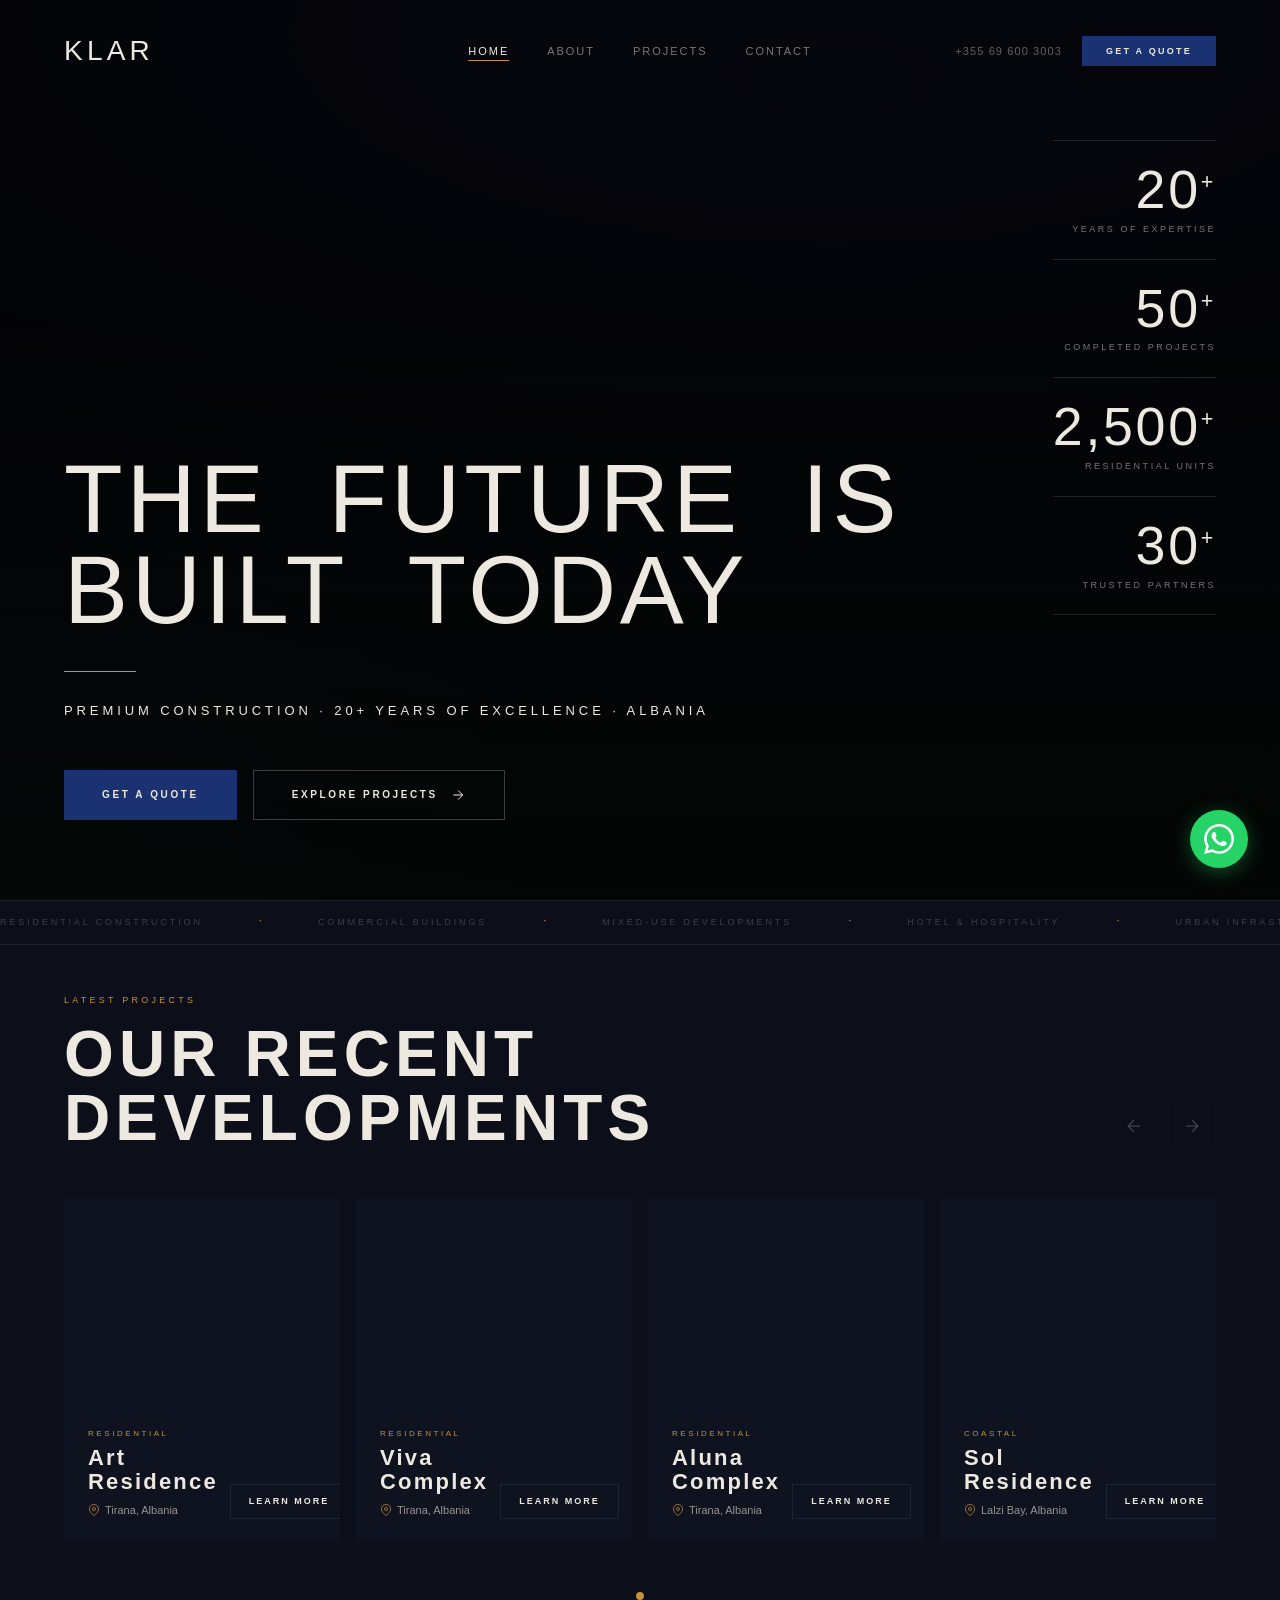
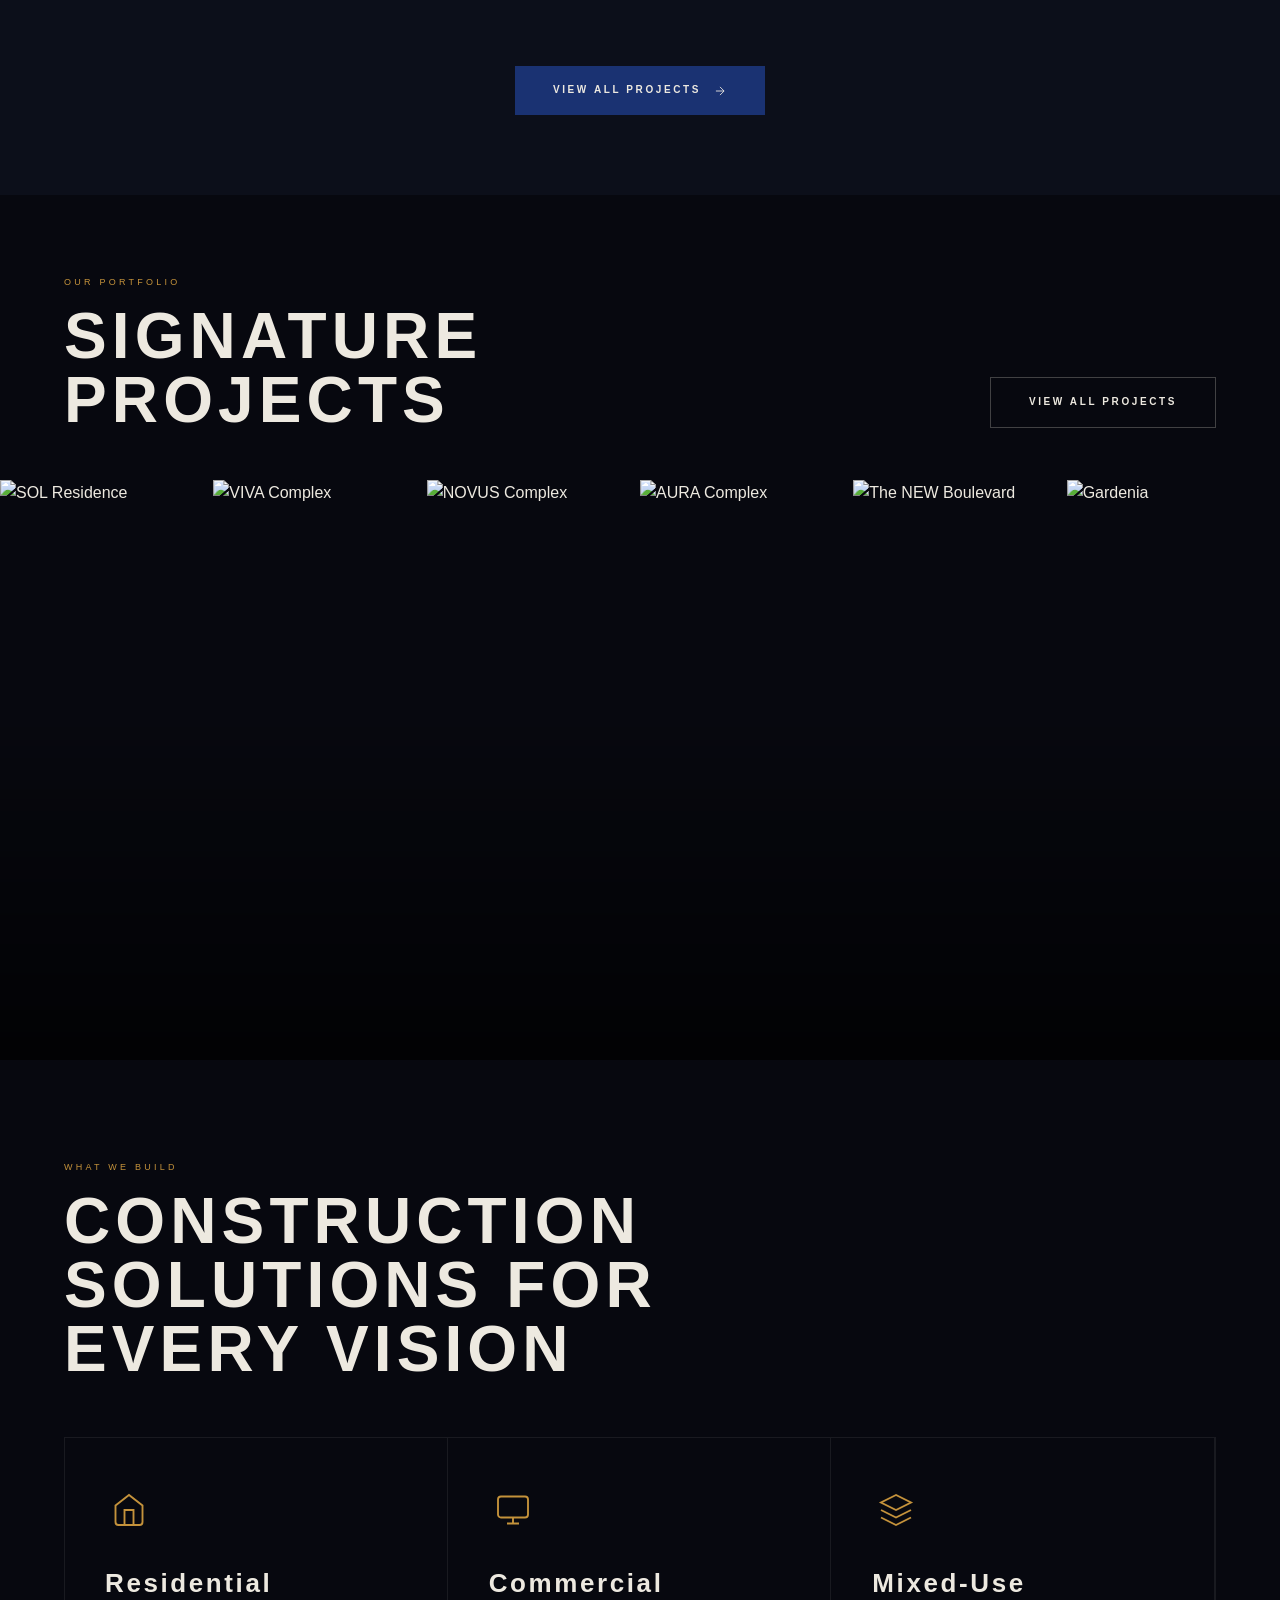
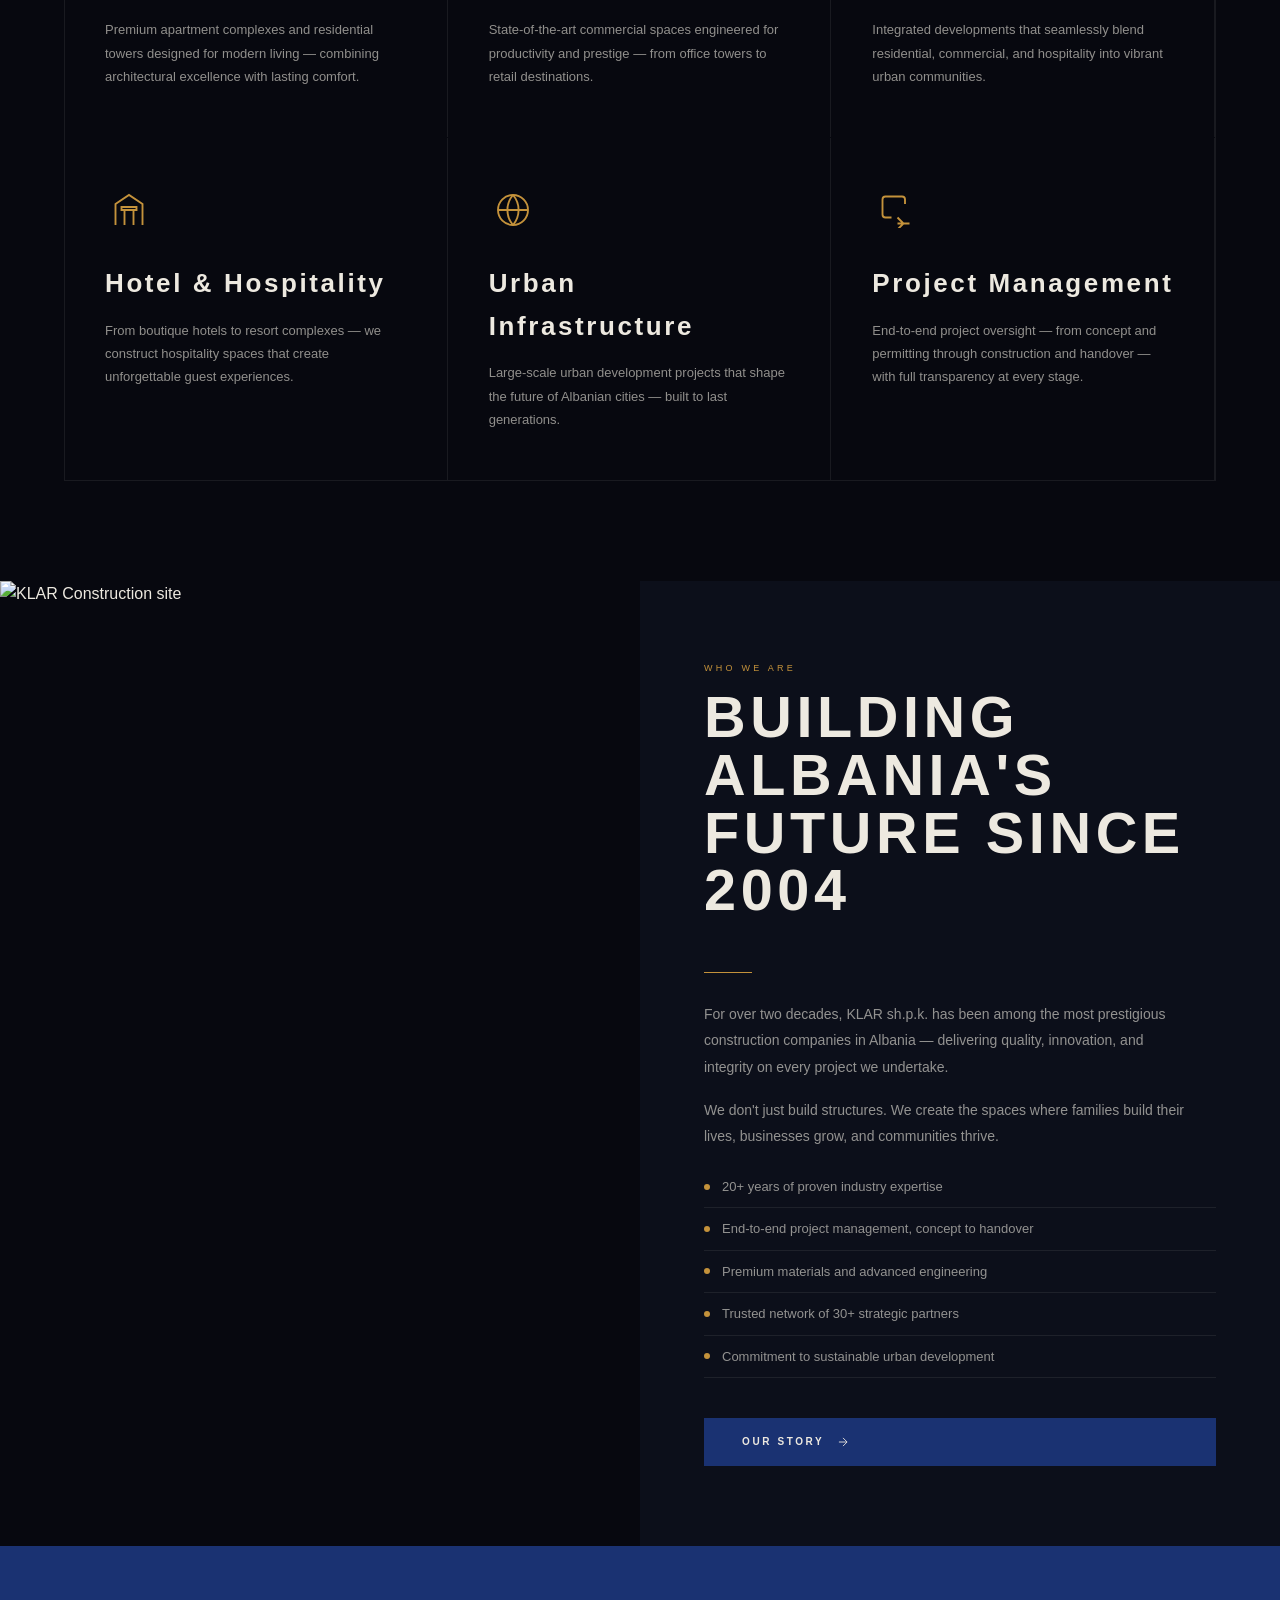
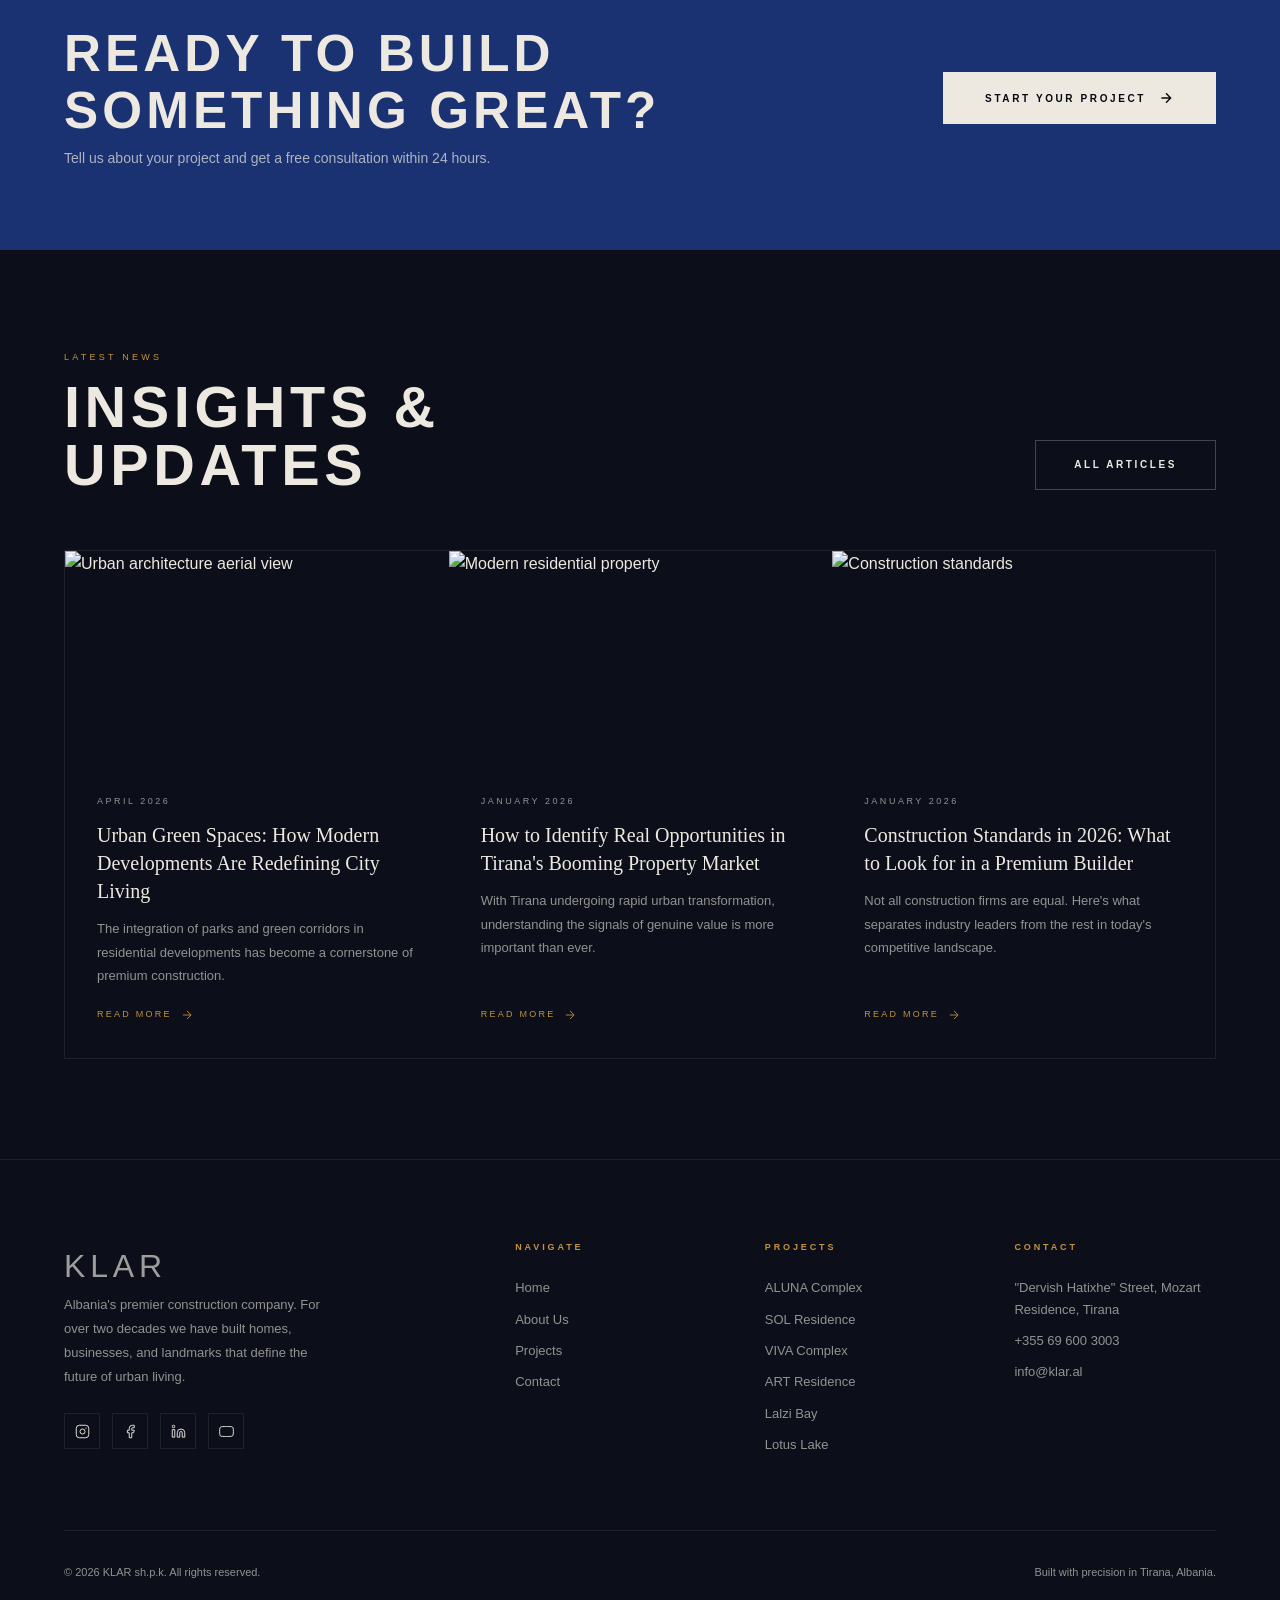
==== index.html @ 5ce72ff7 "perf(lcp): defer hero video off main-thread, drop wasted high-priority font slot - Remove autoplay f" ====
﻿<!DOCTYPE html>
<html lang="en">
<head>
  <meta charset="UTF-8">
  <meta name="viewport" content="width=device-width, initial-scale=1.0">
  <title>KLAR sh.p.k. — The Future Is Built Today</title>
  <meta name="description" content="KLAR is Albania's premier construction company. 20+ years of expertise in residential, commercial, and mixed-use developments across Tirana and beyond.">
  <meta property="og:title" content="KLAR sh.p.k. — The Future Is Built Today">
  <meta property="og:description" content="Premium construction in Albania. We build more than buildings — we create spaces that inspire life.">
  <meta property="og:type" content="website">

  <script>if('scrollRestoration' in history) history.scrollRestoration = 'manual';</script>
  <link rel="preconnect" href="https://res.cloudinary.com" crossorigin>
  <link rel="preload" as="font" type="font/woff2" href="fonts/bebas-neue-latin.woff2" fetchpriority="high">
  <link rel="preload" as="font" type="font/woff2" href="fonts/cormorant-garamond-latin.woff2">
  <link rel="preload" as="font" type="font/woff2" href="fonts/inter-latin.woff2">
  <link rel="preload" as="image"
    href="https://res.cloudinary.com/dr63qmw21/image/upload/f_auto,q_auto,w_1080/v1781887617/homepage-image_jc73oa.webp"
    imagesrcset="https://res.cloudinary.com/dr63qmw21/image/upload/f_auto,q_auto,w_640/v1781887617/homepage-image_jc73oa.webp 640w, https://res.cloudinary.com/dr63qmw21/image/upload/f_auto,q_auto,w_1080/v1781887617/homepage-image_jc73oa.webp 1080w, https://res.cloudinary.com/dr63qmw21/image/upload/f_auto,q_auto,w_1920/v1781887617/homepage-image_jc73oa.webp 1920w"
    imagesizes="100vw" fetchpriority="high">
  <style>
    /* ════ INLINED klar.css (was render-blocking; inlined to remove the critical-path request) ════ */
    /* ══════════════════════════════════════════════════
       KLAR sh.p.k. — Shared Stylesheet
       ══════════════════════════════════════════════════ */

    /* Visually hidden but available to screen readers & SEO */
    .sr-only {
      position:absolute; width:1px; height:1px; padding:0; margin:-1px;
      overflow:hidden; clip:rect(0,0,0,0); white-space:nowrap; border:0;
    }

    /* 1. TOKENS */
    :root {
      --dark:      #07080F;
      --dark2:     #0C0F1A;
      --dark3:     #0F1320;
      --green:     #1A3272;
      --green2:    #2B52CC;
      --gold:      #C4923B;
      --gold2:     #D4A855;
      --cream:     #F2EDE4;
      --white:     #EDE9E0;
      --muted:     rgba(237,233,224,0.60);
      --border:    rgba(237,233,224,0.08);
      --border-g:  rgba(26,50,114,0.4);
      --font-d:    'Bebas Neue', sans-serif;
      --font-e:    'Cormorant Garamond', serif;
      --font-s:    'Inter', sans-serif;
      --ease:      cubic-bezier(0.4,0,0.2,1);
      --ease-out:  cubic-bezier(0.16,1,0.3,1);
    }

    /* 2. RESET */
    *, *::before, *::after { margin:0; padding:0; box-sizing:border-box; }
    html { scroll-behavior:smooth; background:var(--dark); overflow-x:hidden; width:100%; }
    body {
      background: var(--dark);
      color: var(--white);
      font-family: var(--font-s);
      font-weight: 300;
      line-height: 1.65;
      -webkit-font-smoothing: antialiased;
      overflow-x: hidden;
    }
    img { display:block; width:100%; object-fit:cover; }
    a   { text-decoration:none; color:inherit; }
    button { font-family:var(--font-s); }

    /* 3. LAYOUT */
    .container { max-width:1300px; margin:0 auto; padding:0 64px; }
    @media(max-width:768px){ .container{ padding:0 24px; } }

    .section-label {
      display:block; font-size:9px; letter-spacing:0.36em;
      text-transform:uppercase; color:var(--gold);
      margin-bottom:14px; font-weight:500;
    }

    /* 4. ANIMATIONS */
    @keyframes heroOpen {
      from { clip-path: inset(0 48% 0 48%); }
      to   { clip-path: inset(0 0% 0 0%); }
    }
    @keyframes fadeUp {
      from { opacity:0; transform:translateY(22px); }
      to   { opacity:1; transform:translateY(0); }
    }
    @keyframes wordIn {
      from { opacity:0; filter:blur(6px); transform:translateY(14px); }
      to   { opacity:1; filter:blur(0);   transform:translateY(0); }
    }
    @keyframes lineGrow {
      from { width:0; }
      to   { width:72px; }
    }
    @keyframes scrollPulse {
      0%,100% { opacity:0.2; transform:translateY(0); }
      50%     { opacity:0.7; transform:translateY(10px); }
    }
    @keyframes ticker {
      from { transform:translateX(0); }
      to   { transform:translateX(-50%); }
    }
    @keyframes waPulse {
      0%,100% { box-shadow: 0 0 0 0 rgba(37,211,102,0.45); }
      60%     { box-shadow: 0 0 0 14px rgba(37,211,102,0); }
    }
    @keyframes countUp {
      from { opacity:0; transform:translateY(10px); }
      to   { opacity:1; transform:translateY(0); }
    }
    @keyframes shakeBtn {
      0%,100% { transform:translateX(0); }
      20%     { transform:translateX(-7px); }
      40%     { transform:translateX(7px); }
      60%     { transform:translateX(-4px); }
      80%     { transform:translateX(4px); }
    }

    /* 5. SCROLL REVEAL */
    .reveal {
      opacity:0; transform:translateY(36px);
      transition: opacity 0.9s var(--ease), transform 0.9s var(--ease);
    }
    .reveal.active { opacity:1; transform:translateY(0); }
    .reveal-left {
      opacity:0; transform:translateX(-40px);
      transition: opacity 1.1s var(--ease), transform 1.1s var(--ease);
    }
    .reveal-left.active { opacity:1; transform:translateX(0); }
    .reveal-right {
      opacity:0; transform:translateX(40px);
      transition: opacity 1.1s var(--ease), transform 1.1s var(--ease);
    }
    .reveal-right.active { opacity:1; transform:translateX(0); }
    .reveal-delay-1 { transition-delay:0.1s; }
    .reveal-delay-2 { transition-delay:0.2s; }
    .reveal-delay-3 { transition-delay:0.3s; }
    .reveal-delay-4 { transition-delay:0.4s; }
    .reveal-delay-5 { transition-delay:0.5s; }

    /* 6. NAV */
    nav {
      position:fixed; top:0; left:0; width:100%; z-index:1000;
      padding:28px 64px;
      display:flex; justify-content:space-between; align-items:center;
      transition: background 0.5s var(--ease), padding 0.5s var(--ease), box-shadow 0.5s;
    }
    nav.scrolled {
      background: rgba(8,13,9,0.97);
      backdrop-filter: blur(20px) saturate(1.2);
      padding: 16px 64px;
      box-shadow: 0 1px 0 var(--border);
    }
    @media(max-width:768px){ nav{ padding:20px 24px; } nav.scrolled{ padding:14px 24px; } }

    .nav-logo img {
      height:42px; width:auto;
      filter: brightness(0) invert(1);
      transition: height 0.4s;
    }
    nav.scrolled .nav-logo img { height:34px; }

    .nav-links {
      display:flex; gap:38px; list-style:none;
      font-size:11px; letter-spacing:0.18em; text-transform:uppercase; font-weight:500;
      position:absolute; left:50%; transform:translateX(-50%);
    }
    .nav-links a {
      opacity:0.5; transition:opacity 0.2s; position:relative; padding-bottom:4px;
    }
    .nav-links a:hover { opacity:1; }
    .nav-links a.active { opacity:1; }
    .nav-links a.active::after {
      content:''; position:absolute; bottom:0; left:0; right:0;
      height:1px; background:var(--gold);
    }

    .nav-right { display:flex; align-items:center; gap:20px; }
    .nav-phone { font-size:11px; letter-spacing:0.1em; opacity:0.4; }
    .nav-cta {
      padding:10px 24px; font-size:9px; letter-spacing:0.25em;
      text-transform:uppercase; font-weight:600;
      background:var(--green); color:var(--white);
      border:none; cursor:pointer;
      transition:background 0.3s;
    }
    .nav-cta:hover { background:var(--green2); }

    .nav-burger {
      display:none; flex-direction:column; gap:5px; cursor:pointer;
      background:none; border:none; padding:4px;
    }
    .nav-burger span {
      display:block; width:24px; height:1.5px; background:var(--white);
      transition: all 0.3s var(--ease);
    }
    .nav-burger.open span:nth-child(1){ transform:translateY(6.5px) rotate(45deg); }
    .nav-burger.open span:nth-child(2){ opacity:0; }
    .nav-burger.open span:nth-child(3){ transform:translateY(-6.5px) rotate(-45deg); }

    @media(max-width:960px){
      .nav-links, .nav-phone { display:none; }
      .nav-burger { display:flex; }
    }

    /* Mobile menu overlay */
    .mobile-menu {
      position:fixed; inset:0; z-index:999;
      background:rgba(8,13,9,0.98); backdrop-filter:blur(20px);
      display:flex; flex-direction:column; align-items:center; justify-content:center; gap:32px;
      opacity:0; pointer-events:none;
      transition: opacity 0.4s var(--ease);
    }
    .mobile-menu.open { opacity:1; pointer-events:all; }
    .mobile-menu a {
      font-family:var(--font-d); font-size:52px; letter-spacing:0.1em;
      color:var(--white); opacity:0.7; transition:opacity 0.2s, color 0.2s;
    }
    .mobile-menu a:hover { opacity:1; color:var(--gold); }
    .mobile-menu-phone {
      font-size:13px; letter-spacing:0.15em; color:var(--muted); margin-top:12px;
    }
    .mobile-cta {
      margin-top:8px; padding:14px 36px; font-size:10px; letter-spacing:0.25em;
      text-transform:uppercase; font-weight:600;
      background:var(--green); color:var(--white); border:none; cursor:pointer;
      font-family:var(--font-s);
    }

    /* 7. TICKER */
    .ticker {
      background:var(--dark2);
      border-top:1px solid var(--border); border-bottom:1px solid var(--border);
      padding:14px 0; overflow:hidden;
    }
    .ticker-track {
      display:flex; white-space:nowrap;
      animation: ticker 34s linear infinite;
    }
    .ticker-item {
      font-size:9px; letter-spacing:0.32em; text-transform:uppercase;
      color:rgba(237,233,224,0.22); padding-right:56px; flex-shrink:0;
    }
    .ticker-dot { color:var(--gold); margin-right:56px; font-size:11px; flex-shrink:0; line-height:1; }

    /* 8. BUTTONS */
    .btn-primary {
      display:inline-flex; align-items:center; gap:12px;
      padding:16px 38px; font-size:10px; letter-spacing:0.26em;
      text-transform:uppercase; font-weight:600; cursor:pointer;
      background:var(--green); color:var(--white);
      border:none; transition:background 0.3s;
    }
    .btn-primary:hover { background:var(--green2); }
    .btn-outline {
      display:inline-flex; align-items:center; gap:12px;
      padding:16px 38px; font-size:10px; letter-spacing:0.26em;
      text-transform:uppercase; font-weight:600; cursor:pointer;
      background:transparent; color:var(--white);
      border:1px solid rgba(237,233,224,0.25);
      transition:border-color 0.3s, background 0.3s;
    }
    .btn-outline:hover { border-color:var(--white); background:rgba(255,255,255,0.04); }

    /* 9. STATS BAR */
    .stats-bar { background:var(--dark2); padding:56px 0; }
    .stats-inner {
      display:grid; grid-template-columns:repeat(4,1fr);
      border-left:1px solid var(--border);
    }
    @media(max-width:768px){ .stats-inner{ grid-template-columns:repeat(2,1fr); } }
    .stat-item {
      border-right:1px solid var(--border); padding:32px 40px;
      border-bottom:1px solid var(--border);
    }
    .stat-num {
      font-family:var(--font-d); font-size:clamp(48px,5vw,72px);
      letter-spacing:0.04em; color:var(--white); line-height:1;
      margin-bottom:8px; display:flex; align-items:baseline; gap:4px;
    }
    .stat-num sup { font-size:0.45em; color:var(--gold); }
    .stat-label {
      font-size:10px; letter-spacing:0.22em; text-transform:uppercase;
      color:var(--muted); font-weight:500;
    }

    /* 10. ACCORDION GALLERY */
    .accordion-section { background:var(--dark); padding:0; }
    .accordion-header { padding:80px 64px 48px; }
    .acc-header-row {
      display:flex; justify-content:space-between; align-items:flex-end; flex-wrap:wrap; gap:20px;
    }
    @media(max-width:768px){
      .accordion-header{ padding:56px 28px 32px; }
      .accordion-header .container { text-align:center; }
      .acc-header-row { flex-direction:column; align-items:center; justify-content:center; }
    }
    .accordion-gallery {
      display:flex; height:580px; overflow:hidden;
    }
    @media(max-width:768px){
      .accordion-gallery { flex-direction:column; height:auto; }
    }
    .acc-item {
      flex:1; min-width:0; overflow:hidden; position:relative; cursor:pointer;
      filter:grayscale(0);
      transition: flex 0.65s cubic-bezier(0.4,0,0.2,1);
    }
    .acc-item:hover { flex:3.5; }
    @media(max-width:768px){
      .acc-item { flex:none; height:260px; max-height:260px; width:100%; filter:grayscale(0); overflow:hidden; }
      .acc-item img { height:260px; max-height:260px; object-fit:cover; object-position:center; }
    }
    .acc-item img {
      width:100%; height:100%; object-fit:cover;
      transition:transform 0.65s var(--ease);
      pointer-events:none;
    }
    .acc-item:hover img { transform:scale(1.04); }
    .acc-overlay {
      position:absolute; inset:0;
      background:linear-gradient(180deg, transparent 40%, rgba(0,0,0,0.75) 100%);
      pointer-events:none;
    }
    .acc-label {
      position:absolute; bottom:0; left:0; right:0; padding:20px 18px;
      opacity:0; transform:translateY(6px);
      transition: opacity 0.4s ease, transform 0.4s ease;
      pointer-events:none;
    }
    .acc-item:hover .acc-label,
    .acc-item:focus .acc-label { opacity:1; transform:translateY(0); }
    @media(max-width:768px){ .acc-label{ opacity:1; transform:none; } }
    .acc-label .section-label { margin-bottom:4px; }
    .acc-label h3 {
      font-family:var(--font-d); font-size:22px; letter-spacing:0.12em; color:var(--white);
    }

    /* 11. SERVICES */
    .services-section { padding:100px 0; background:var(--dark); }
    @media(max-width:768px){ .services-section{ padding:64px 0; } }
    .services-grid {
      display:grid; grid-template-columns:repeat(3,1fr); gap:1px;
      border:1px solid var(--border); margin-top:56px;
    }
    @media(max-width:900px){ .services-grid{ grid-template-columns:repeat(2,1fr); } }
    @media(max-width:600px){ .services-grid{ grid-template-columns:1fr; } }
    .service-card {
      padding:48px 40px; border-right:1px solid var(--border);
    }
    @media(max-width:600px){ .service-card{ padding:36px 28px; } }
    .service-card {
      position:relative; overflow:hidden;
      transition:background 0.4s;
    }
    .service-card:hover { background:var(--dark2); }
    .service-card::before {
      content:''; position:absolute; bottom:0; left:0; width:0; height:2px;
      background:var(--green2); transition:width 0.5s var(--ease);
    }
    .service-card:hover::before { width:100%; }
    .service-icon {
      width:48px; height:48px; margin-bottom:28px;
      display:flex; align-items:center; justify-content:center;
    }
    .service-icon svg { width:36px; height:36px; stroke:var(--gold); fill:none; stroke-width:1.25; }
    .service-card h3 {
      font-family:var(--font-d); font-size:26px; letter-spacing:0.1em;
      margin-bottom:14px; color:var(--white);
    }
    .service-card p { font-size:13px; color:var(--muted); line-height:1.8; }

    /* 12. ABOUT SPLIT */
    .about-split {
      display:grid; grid-template-columns:1fr 1fr; min-height:600px;
    }
    @media(max-width:900px){ .about-split{ grid-template-columns:1fr; } }
    .about-split-img { position:relative; overflow:hidden; min-height:480px; }
    .about-split-img img { height:100%; object-fit:cover; }
    .about-split-content {
      background:var(--dark2); padding:80px 64px;
      display:flex; flex-direction:column; justify-content:center;
    }
    @media(max-width:768px){ .about-split-content{ padding:56px 24px; } }
    .about-split-content h2 {
      font-family:var(--font-d); font-size:clamp(40px,4.5vw,64px);
      letter-spacing:0.08em; line-height:1; margin-bottom:24px;
    }
    .about-split-content p {
      font-size:14px; color:var(--muted); line-height:1.9; margin-bottom:16px;
      max-width:480px;
    }
    .about-divider {
      width:48px; height:1px; background:var(--gold); margin:28px 0;
    }
    .about-points { list-style:none; margin-bottom:40px; }
    .about-points li {
      font-size:13px; color:var(--muted); padding:10px 0;
      border-bottom:1px solid var(--border);
      display:flex; align-items:center; gap:12px;
    }
    .about-points li::before {
      content:''; width:6px; height:6px; border-radius:50%;
      background:var(--gold); flex-shrink:0;
    }

    /* 13. CTA BANNER */
    .cta-banner {
      background:var(--green); padding:80px 64px;
      display:flex; align-items:center; justify-content:space-between; gap:40px;
    }
    @media(max-width:768px){
      .cta-banner { flex-direction:column; text-align:center; padding:56px 24px; }
    }
    .cta-banner h2 {
      font-family:var(--font-d); font-size:clamp(36px,4vw,56px);
      letter-spacing:0.08em; line-height:1.1;
    }
    .cta-banner p { font-size:14px; color:rgba(237,233,224,0.7); margin-top:8px; }
    .btn-cta-white {
      display:inline-flex; align-items:center; gap:12px;
      padding:18px 42px; font-size:10px; letter-spacing:0.26em;
      text-transform:uppercase; font-weight:700;
      background:var(--white); color:var(--dark);
      border:none; cursor:pointer; white-space:nowrap;
      transition:background 0.3s;
    }
    .btn-cta-white:hover { background:var(--cream); }

    /* 14. BLOG */
    .blog-section { padding:100px 0; background:var(--dark2); }
    .blog-grid {
      display:grid; grid-template-columns:repeat(3,1fr); gap:1px;
      margin-top:56px; border:1px solid var(--border);
    }
    @media(max-width:900px){ .blog-grid{ grid-template-columns:1fr; } }
    .blog-card {
      background:var(--dark2); overflow:hidden;
      transition:background 0.3s;
      display:flex; flex-direction:column;
    }
    .blog-card:hover { background:var(--dark3); }
    .blog-thumb { aspect-ratio:16/9; overflow:hidden; }
    .blog-thumb img { transition:transform 0.6s var(--ease); }
    .blog-card:hover .blog-thumb img { transform:scale(1.05); }
    .blog-body { padding:28px 32px 36px; flex:1; display:flex; flex-direction:column; }
    .blog-date { font-size:9px; letter-spacing:0.28em; text-transform:uppercase; color:var(--muted); margin-bottom:12px; }
    .blog-body h3 {
      font-family:var(--font-e); font-size:20px; font-weight:400; line-height:1.4;
      margin-bottom:12px; color:var(--white);
    }
    .blog-body p { font-size:13px; color:var(--muted); line-height:1.8; flex:1; }
    .blog-read {
      font-size:9px; letter-spacing:0.25em; text-transform:uppercase;
      color:var(--gold); margin-top:20px; display:inline-flex; align-items:center; gap:8px;
      transition:gap 0.2s;
    }
    .blog-card:hover .blog-read { gap:14px; }

    /* 15. FOOTER */
    footer {
      background:var(--dark2); border-top:1px solid var(--border);
      padding:80px 0 40px;
    }
    .footer-grid {
      display:grid; grid-template-columns:2fr 1fr 1fr 1fr; gap:48px; margin-bottom:64px;
    }
    @media(max-width:1024px){ .footer-grid{ grid-template-columns:1fr 1fr; } }
    @media(max-width:600px){ .footer-grid{ grid-template-columns:1fr; } }
    .footer-brand-logo img {
      height:38px; width:auto;
      filter:brightness(0) invert(1) opacity(0.65);
      margin-bottom:20px;
    }
    .footer-brand p { font-size:13px; color:var(--muted); line-height:1.85; max-width:280px; }
    .footer-socials { display:flex; gap:12px; margin-top:24px; }
    .footer-socials a {
      width:36px; height:36px; border:1px solid var(--border);
      display:flex; align-items:center; justify-content:center;
      transition:border-color 0.2s, background 0.2s;
    }
    .footer-socials a:hover { border-color:var(--green2); background:var(--green); }
    .footer-socials svg { width:15px; height:15px; stroke:var(--white); fill:none; stroke-width:1.5; }
    .footer-col h4 {
      font-size:9px; letter-spacing:0.32em; text-transform:uppercase;
      color:var(--gold); margin-bottom:22px; font-weight:600;
    }
    .footer-col ul { list-style:none; }
    .footer-col li { margin-bottom:10px; }
    .footer-col a, .footer-col span {
      font-size:13px; color:var(--muted); transition:color 0.2s; display:block;
    }
    .footer-col a:hover { color:var(--white); }
    .footer-bottom {
      border-top:1px solid var(--border); padding-top:32px;
      display:flex; justify-content:space-between; align-items:center;
      font-size:11px; color:var(--muted);
    }
    @media(max-width:600px){ .footer-bottom{ flex-direction:column; gap:12px; text-align:center; } }

    /* 16. WHATSAPP */
    .wa-btn {
      position:fixed; bottom:32px; right:32px; z-index:998;
      width:58px; height:58px; border-radius:50%;
      background:#25D366;
      display:flex; align-items:center; justify-content:center;
      box-shadow:0 4px 20px rgba(37,211,102,0.35);
      animation:waPulse 2.8s ease infinite;
      transition:transform 0.25s, box-shadow 0.25s;
      cursor:pointer;
    }
    .wa-btn:hover { transform:scale(1.12); box-shadow:0 6px 28px rgba(37,211,102,0.55); }
    .wa-btn svg { width:30px; height:30px; fill:white; }
    .wa-tooltip {
      position:absolute; right:70px; white-space:nowrap;
      background:var(--dark2); color:var(--white);
      font-size:12px; padding:8px 14px; border-radius:2px;
      opacity:0; pointer-events:none;
      transition:opacity 0.2s;
      border:1px solid var(--border);
    }
    .wa-btn:hover .wa-tooltip { opacity:1; }
    @media(max-width:768px){ .wa-btn{ bottom:20px; right:20px; width:52px; height:52px; } }

    /* 17. QUOTE MODAL */
    .quote-overlay {
      display:none; position:fixed; inset:0; z-index:2000;
      background:rgba(8,13,9,0.94); backdrop-filter:blur(14px);
      align-items:center; justify-content:center; padding:24px;
    }
    .quote-overlay.open { display:flex; }
    .quote-modal {
      background:var(--dark2); border:1px solid var(--border);
      max-width:700px; width:100%; max-height:92vh; overflow-y:auto;
      padding:52px; position:relative;
    }
    @media(max-width:600px){ .quote-modal{ padding:28px 20px; } }
    .quote-close {
      position:absolute; top:20px; right:20px;
      background:none; border:none; color:var(--muted);
      font-size:24px; cursor:pointer; transition:color 0.2s; line-height:1;
    }
    .quote-close:hover { color:var(--white); }
    .quote-step { display:none; }
    .quote-step.active { display:block; }
    .quote-progress { display:flex; gap:6px; margin-bottom:44px; }
    .quote-progress span {
      flex:1; height:2px; background:var(--border);
      transition:background 0.4s;
    }
    .quote-progress span.done { background:var(--gold); }
    .quote-modal h2 {
      font-family:var(--font-d); font-size:clamp(28px,4vw,40px);
      letter-spacing:0.08em; margin-bottom:8px;
    }
    .step-sub { font-size:13px; color:var(--muted); margin-bottom:32px; }
    .opt-grid { display:grid; grid-template-columns:1fr 1fr; gap:10px; margin-bottom:28px; }
    @media(max-width:500px){ .opt-grid{ grid-template-columns:1fr; } }
    .opt-card {
      border:1px solid var(--border); padding:18px 16px;
      cursor:pointer; transition:border-color 0.2s, background 0.2s;
      display:flex; align-items:flex-start; gap:14px;
    }
    .opt-card:hover { border-color:var(--green2); }
    .opt-card.selected { border-color:var(--gold); background:rgba(196,146,59,0.07); }
    .opt-card svg { width:22px; height:22px; stroke:var(--gold); fill:none; stroke-width:1.5; flex-shrink:0; margin-top:1px; }
    .opt-card-text { display:flex; flex-direction:column; gap:2px; }
    .opt-card-text strong { font-size:13px; font-weight:600; }
    .opt-card-text small { font-size:11px; color:var(--muted); }
    .check-grid { display:grid; grid-template-columns:1fr 1fr; gap:8px; margin-bottom:28px; }
    @media(max-width:500px){ .check-grid{ grid-template-columns:1fr; } }
    .check-item {
      border:1px solid var(--border); padding:14px 16px;
      cursor:pointer; display:flex; align-items:center; gap:12px;
      transition:border-color 0.2s, background 0.2s;
    }
    .check-item:hover { border-color:var(--green2); }
    .check-item.checked { border-color:var(--gold); background:rgba(196,146,59,0.07); }
    .check-box {
      width:16px; height:16px; border:1px solid var(--border);
      flex-shrink:0; display:flex; align-items:center; justify-content:center;
      transition:background 0.2s, border-color 0.2s;
    }
    .check-item.checked .check-box { background:var(--gold); border-color:var(--gold); }
    .check-box-tick { font-size:9px; color:#000; display:none; }
    .check-item.checked .check-box-tick { display:block; }
    .check-item span { font-size:13px; }
    .quote-input {
      width:100%; background:var(--dark3); border:1px solid var(--border);
      padding:14px 16px; color:var(--white); font-family:var(--font-s);
      font-size:14px; margin-bottom:10px; outline:none;
      transition:border-color 0.2s;
    }
    .quote-input:focus { border-color:var(--green2); }
    .quote-input::placeholder { color:var(--muted); }
    .quote-select {
      width:100%; background:var(--dark3); border:1px solid var(--border);
      padding:14px 16px; color:var(--white); font-family:var(--font-s);
      font-size:13px; margin-bottom:10px; outline:none; cursor:pointer;
      transition:border-color 0.2s; appearance:none;
      background-image:url("data:image/svg+xml,%3Csvg xmlns='http://www.w3.org/2000/svg' width='12' height='8' viewBox='0 0 12 8'%3E%3Cpath d='M1 1l5 5 5-5' stroke='%23C4923B' stroke-width='1.5' fill='none'/%3E%3C/svg%3E");
      background-repeat:no-repeat; background-position:right 16px center;
      background-size:12px;
    }
    .quote-select:focus { border-color:var(--green2); }
    .quote-select option { background:var(--dark2); }
    .quote-nav {
      display:flex; justify-content:space-between; align-items:center; margin-top:36px;
    }
    .btn-prev {
      padding:12px 28px; font-size:9px; letter-spacing:0.22em;
      text-transform:uppercase; font-weight:600; cursor:pointer;
      background:transparent; color:var(--muted);
      border:1px solid var(--border); transition:border-color 0.2s, color 0.2s;
    }
    .btn-prev:hover { border-color:var(--white); color:var(--white); }
    .btn-next {
      padding:14px 36px; font-size:9px; letter-spacing:0.22em;
      text-transform:uppercase; font-weight:700; cursor:pointer;
      background:var(--green); color:var(--white); border:none;
      transition:background 0.3s;
    }
    .btn-next:hover { background:var(--green2); }
    .estimate-box {
      background:var(--dark3); border:1px solid var(--border-g);
      padding:36px; text-align:center; margin:28px 0;
    }
    .est-label {
      font-size:9px; letter-spacing:0.34em; text-transform:uppercase;
      color:var(--gold); margin-bottom:14px; display:block;
    }
    .est-value {
      font-family:var(--font-d); font-size:clamp(36px,6vw,56px);
      letter-spacing:0.06em; color:var(--white); line-height:1;
    }
    .est-note { font-size:12px; color:var(--muted); margin-top:10px; }
    .est-disclaimer {
      font-size:11px; color:var(--muted); text-align:center;
      margin-top:12px; line-height:1.7;
    }

    /* 18. PAGE HERO (internal) */
    .page-hero {
      height:52vh; min-height:380px;
      position:relative; display:flex; align-items:flex-end; overflow:hidden;
    }
    .page-hero-bg {
      position:absolute; inset:-40px; z-index:0;
      background-size:cover; background-position:center;
    }
    .page-hero-overlay {
      position:absolute; inset:0; z-index:1;
      background:linear-gradient(180deg, rgba(0,0,0,0.12) 0%, rgba(8,13,9,0.9) 100%);
    }
    .page-hero-content {
      position:relative; z-index:2; padding:0 64px 64px;
    }
    @media(max-width:768px){ .page-hero-content{ padding:0 24px 40px; } }
    .page-hero-content h1 {
      font-family:var(--font-d); font-size:clamp(52px,7vw,100px);
      letter-spacing:0.06em; line-height:1; margin-bottom:14px;
    }
    .page-hero-content p { font-size:14px; color:var(--muted); max-width:500px; }
    .breadcrumb {
      font-size:10px; letter-spacing:0.22em; text-transform:uppercase;
      color:var(--muted); margin-bottom:18px;
    }
    .breadcrumb a { color:var(--gold); transition:opacity 0.2s; }
    .breadcrumb a:hover { opacity:0.7; }

    /* 19. PROJECTS PAGE */
    .projects-filter {
      display:flex; gap:2px; flex-wrap:wrap; margin:48px 0;
    }
    .filter-btn {
      padding:10px 22px; font-size:9px; letter-spacing:0.24em;
      text-transform:uppercase; font-weight:600; cursor:pointer;
      background:transparent; color:var(--muted);
      border:1px solid var(--border); transition:all 0.25s;
    }
    .filter-btn:hover, .filter-btn.active {
      background:var(--green); color:var(--white); border-color:var(--green);
    }
    .projects-grid {
      display:grid; grid-template-columns:repeat(3,1fr); gap:1px;
      margin-bottom:100px;
    }
    @media(max-width:900px){ .projects-grid{ grid-template-columns:repeat(2,1fr); } }
    @media(max-width:600px){ .projects-grid{ grid-template-columns:1fr; } }
    .project-card {
      background:var(--dark2); overflow:hidden; position:relative;
      cursor:pointer;
    }
    .project-card-img { aspect-ratio:4/3; overflow:hidden; }
    .project-card-img img {
      transition:transform 0.6s var(--ease);
      filter:grayscale(0.3);
    }
    .project-card:hover .project-card-img img { transform:scale(1.06); filter:grayscale(0); }
    .project-card-body { padding:28px 32px 32px; }
    .project-card-body .section-label { margin-bottom:8px; }
    .project-card-body h3 {
      font-family:var(--font-d); font-size:26px; letter-spacing:0.1em;
      margin-bottom:10px;
    }
    .project-card-body p { font-size:13px; color:var(--muted); }
    .project-card-loc {
      font-size:11px; letter-spacing:0.15em; color:var(--muted);
      margin-top:12px; display:flex; align-items:center; gap:6px;
    }
    .project-card-loc svg { width:12px; height:12px; stroke:var(--gold); fill:none; stroke-width:1.5; }

    /* 20. CONTACT PAGE */
    .contact-grid {
      display:grid; grid-template-columns:1fr 1.4fr; gap:1px;
      border:1px solid var(--border); margin:64px 0 100px;
    }
    @media(max-width:900px){ .contact-grid{ grid-template-columns:1fr; } }
    .contact-info { background:var(--dark2); padding:56px 48px; }
    @media(max-width:768px){ .contact-info{ padding:40px 24px; } }
    .contact-info h2 {
      font-family:var(--font-d); font-size:clamp(36px,4vw,52px);
      letter-spacing:0.08em; margin-bottom:40px;
    }
    .contact-detail {
      display:flex; align-items:flex-start; gap:16px;
      margin-bottom:28px;
    }
    .contact-detail-icon {
      width:40px; height:40px; border:1px solid var(--border);
      display:flex; align-items:center; justify-content:center; flex-shrink:0;
    }
    .contact-detail-icon svg { width:18px; height:18px; stroke:var(--gold); fill:none; stroke-width:1.5; }
    .contact-detail-text small {
      font-size:9px; letter-spacing:0.28em; text-transform:uppercase; color:var(--muted);
      display:block; margin-bottom:4px;
    }
    .contact-detail-text strong { font-size:14px; font-weight:400; }
    .contact-form { background:var(--dark3); padding:56px 48px; }
    @media(max-width:768px){ .contact-form{ padding:40px 24px; } }
    .contact-form h2 {
      font-family:var(--font-d); font-size:clamp(32px,3.5vw,46px);
      letter-spacing:0.08em; margin-bottom:32px;
    }
    .form-row { display:grid; grid-template-columns:1fr 1fr; gap:10px; }
    @media(max-width:500px){ .form-row{ grid-template-columns:1fr; } }
    .form-label {
      font-size:9px; letter-spacing:0.28em; text-transform:uppercase;
      color:var(--muted); display:block; margin-bottom:6px; margin-top:12px;
    }
    textarea.quote-input { resize:vertical; min-height:120px; }
    .btn-submit {
      width:100%; padding:16px; font-size:10px; letter-spacing:0.26em;
      text-transform:uppercase; font-weight:700; cursor:pointer;
      background:var(--green); color:var(--white); border:none;
      margin-top:16px; transition:background 0.3s;
    }
    .btn-submit:hover { background:var(--green2); }

    /* 21. ABOUT PAGE */
    .values-grid {
      display:grid; grid-template-columns:repeat(3,1fr); gap:1px;
      border:1px solid var(--border); margin-top:56px;
    }
    @media(max-width:900px){ .values-grid{ grid-template-columns:repeat(2,1fr); } }
    @media(max-width:600px){ .values-grid{ grid-template-columns:1fr; } }
    .value-card {
      padding:48px 40px; border-right:1px solid var(--border); border-bottom:1px solid var(--border);
      position:relative;
    }
    .value-num {
      font-family:var(--font-d); font-size:80px; letter-spacing:0.04em;
      color:rgba(237,233,224,0.04); position:absolute; top:20px; right:24px;
      line-height:1; pointer-events:none; user-select:none;
    }
    .value-card h3 {
      font-family:var(--font-d); font-size:24px; letter-spacing:0.1em;
      margin:20px 0 12px;
    }
    .value-card p { font-size:13px; color:var(--muted); line-height:1.85; }

    /* 22. PROJECT RENDERS CAROUSEL */
    .renders-section { background:var(--dark2); padding:100px 0 80px; overflow:hidden; }
    .renders-header {
      display:flex; justify-content:space-between; align-items:flex-end;
      margin-bottom:48px; flex-wrap:wrap; gap:24px;
    }
    .renders-title {
      font-family:var(--font-d); font-size:clamp(40px,5vw,68px);
      letter-spacing:0.08em; line-height:1; margin-top:12px;
    }
    .renders-nav-btns { display:flex; gap:10px; }
    .rn-btn {
      width:48px; height:48px; border:1px solid var(--border);
      background:transparent; color:var(--white); cursor:pointer;
      display:flex; align-items:center; justify-content:center;
      transition:background 0.25s, border-color 0.25s;
      flex-shrink:0;
    }
    .rn-btn:hover { background:var(--green); border-color:var(--green); }
    .rn-btn:disabled { opacity:0.25; cursor:default; }

    .renders-track-wrap {
      overflow:hidden;
      padding:0 64px;
    }
    /* Mobile: native finger-scroll with snap (instead of JS transform) */
    @media(max-width:768px){
      .renders-track-wrap{
        padding:0 24px;
        overflow-x:auto;
        scroll-snap-type:x mandatory;
        -webkit-overflow-scrolling:touch;
        scrollbar-width:none;
        scroll-padding-left:24px;
      }
      .renders-track-wrap::-webkit-scrollbar{ display:none; }
      .renders-track{ transform:none !important; transition:none; }
    }

    .renders-track {
      display:flex; gap:16px;
      transition:transform 0.55s cubic-bezier(0.4,0,0.2,1);
      will-change:transform;
    }

    .render-card {
      flex:0 0 calc(25% - 12px);
      background:var(--dark3);
      overflow:hidden;
      display:flex; flex-direction:column;
      cursor:pointer;
    }
    @media(max-width:1100px){ .render-card{ flex:0 0 calc(33.333% - 11px); } }
    @media(max-width:768px) { .render-card{ flex:0 0 calc(80% - 8px); scroll-snap-align:start; } }
    @media(max-width:480px) { .render-card{ flex:0 0 calc(88% - 8px); } }

    .render-img-wrap {
      overflow:hidden; aspect-ratio:4/3; position:relative;
    }
    .render-img-wrap img,
    .render-img-wrap video {
      width:100%; height:100%; object-fit:cover;
    }

    .render-info {
      padding:22px 24px 24px;
      display:flex; justify-content:space-between; align-items:flex-end;
      gap:12px; flex:1;
    }
    .render-tag {
      display:block; font-size:8px; letter-spacing:0.32em;
      text-transform:uppercase; color:var(--gold); margin-bottom:6px;
      font-weight:500;
    }
    .render-name {
      font-family:var(--font-d); font-size:22px; letter-spacing:0.1em;
      color:var(--white); line-height:1.1;
    }
    .render-loc {
      display:flex; align-items:center; gap:5px;
      font-size:11px; color:var(--muted); margin-top:6px;
    }
    .render-loc svg { stroke:var(--gold); flex-shrink:0; }
    .render-cta {
      display:inline-block; white-space:nowrap;
      padding:9px 18px; font-size:9px; letter-spacing:0.22em;
      text-transform:uppercase; font-weight:600;
      border:1px solid var(--border); color:var(--white);
      transition:background 0.25s, border-color 0.25s; flex-shrink:0;
    }
    .render-cta:hover { background:var(--green); border-color:var(--green); }

    .renders-dots {
      display:flex; justify-content:center; gap:0; margin-top:32px;
    }
    .renders-dot {
      width:44px; height:44px;
      background:transparent; border:none;
      cursor:pointer; padding:0;
      display:flex; align-items:center; justify-content:center;
      flex-shrink:0;
    }
    .renders-dot::after {
      content:''; display:block;
      width:6px; height:6px; border-radius:50%;
      background:var(--border); border:1px solid var(--muted);
      transition:background 0.3s, transform 0.3s;
    }
    .renders-dot.active::after {
      background:var(--gold); border-color:var(--gold); transform:scale(1.3);
    }

    /* 23. PREFERS REDUCED MOTION */
    @media(prefers-reduced-motion:reduce){
      *, *::before, *::after { animation-duration:0.01ms !important; transition-duration:0.01ms !important; }
    }
    /* ════ END inlined klar.css ════ */

    /* ── SELF-DECLARED FONTS (no render-blocking Google Fonts CSS request) ── */
    @font-face{font-family:'Bebas Neue';font-style:normal;font-weight:400;font-display:swap;src:url(fonts/bebas-neue-latin.woff2) format('woff2');unicode-range:U+0000-00FF,U+0131,U+0152-0153,U+02BB-02BC,U+02C6,U+02DA,U+02DC,U+0304,U+0308,U+0329,U+2000-206F,U+20AC,U+2122,U+2191,U+2193,U+2212,U+2215,U+FEFF,U+FFFD;}
    @font-face{font-family:'Bebas Neue';font-style:normal;font-weight:400;font-display:swap;src:url(fonts/bebas-neue-latin-ext.woff2) format('woff2');unicode-range:U+0100-02BA,U+02BD-02C5,U+02C7-02CC,U+02CE-02D7,U+02DD-02FF,U+0304,U+0308,U+0329,U+1D00-1DBF,U+1E00-1E9F,U+1EF2-1EFF,U+2020,U+20A0-20AB,U+20AD-20C0,U+2113,U+2C60-2C7F,U+A720-A7FF;}
    @font-face{font-family:'Cormorant Garamond';font-style:normal;font-weight:300 600;font-display:swap;src:url(fonts/cormorant-garamond-latin.woff2) format('woff2');unicode-range:U+0000-00FF,U+0131,U+0152-0153,U+02BB-02BC,U+02C6,U+02DA,U+02DC,U+0304,U+0308,U+0329,U+2000-206F,U+20AC,U+2122,U+2191,U+2193,U+2212,U+2215,U+FEFF,U+FFFD;}
    @font-face{font-family:'Cormorant Garamond';font-style:normal;font-weight:300 600;font-display:swap;src:url(fonts/cormorant-garamond-latin-ext.woff2) format('woff2');unicode-range:U+0100-02BA,U+02BD-02C5,U+02C7-02CC,U+02CE-02D7,U+02DD-02FF,U+0304,U+0308,U+0329,U+1D00-1DBF,U+1E00-1E9F,U+1EF2-1EFF,U+2020,U+20A0-20AB,U+20AD-20C0,U+2113,U+2C60-2C7F,U+A720-A7FF;}
    @font-face{font-family:'Cormorant Garamond';font-style:italic;font-weight:300 400;font-display:swap;src:url(fonts/cormorant-garamond-italic-latin.woff2) format('woff2');unicode-range:U+0000-00FF,U+0131,U+0152-0153,U+02BB-02BC,U+02C6,U+02DA,U+02DC,U+0304,U+0308,U+0329,U+2000-206F,U+20AC,U+2122,U+2191,U+2193,U+2212,U+2215,U+FEFF,U+FFFD;}
    @font-face{font-family:'Cormorant Garamond';font-style:italic;font-weight:300 400;font-display:swap;src:url(fonts/cormorant-garamond-italic-latin-ext.woff2) format('woff2');unicode-range:U+0100-02BA,U+02BD-02C5,U+02C7-02CC,U+02CE-02D7,U+02DD-02FF,U+0304,U+0308,U+0329,U+1D00-1DBF,U+1E00-1E9F,U+1EF2-1EFF,U+2020,U+20A0-20AB,U+20AD-20C0,U+2113,U+2C60-2C7F,U+A720-A7FF;}
    @font-face{font-family:'Inter';font-style:normal;font-weight:300 600;font-display:swap;src:url(fonts/inter-latin.woff2) format('woff2');unicode-range:U+0000-00FF,U+0131,U+0152-0153,U+02BB-02BC,U+02C6,U+02DA,U+02DC,U+0304,U+0308,U+0329,U+2000-206F,U+20AC,U+2122,U+2191,U+2193,U+2212,U+2215,U+FEFF,U+FFFD;}
    @font-face{font-family:'Inter';font-style:normal;font-weight:300 600;font-display:swap;src:url(fonts/inter-latin-ext.woff2) format('woff2');unicode-range:U+0100-02BA,U+02BD-02C5,U+02C7-02CC,U+02CE-02D7,U+02DD-02FF,U+0304,U+0308,U+0329,U+1D00-1DBF,U+1E00-1E9F,U+1EF2-1EFF,U+2020,U+20A0-20AB,U+20AD-20C0,U+2113,U+2C60-2C7F,U+A720-A7FF;}
    /* ── HERO ── */
    .hero {
      position:relative; height:100vh; min-height:640px;
      overflow:hidden; display:flex; align-items:flex-end;
    }
    /* Curtain: two dark panels that slide away from center — sits ABOVE the LCP img
       so the img paints immediately (LCP is measured before curtains leave) */
    .hero-curtain-l,
    .hero-curtain-r {
      position:absolute; top:0; bottom:0; width:50%;
      background:var(--dark); z-index:9; pointer-events:none;
    }
    .hero-curtain-l { left:0;  transform-origin:left center;  animation:curtainL 1s cubic-bezier(0.76,0,0.24,1) 0.05s both; }
    .hero-curtain-r { right:0; transform-origin:right center; animation:curtainR 1s cubic-bezier(0.76,0,0.24,1) 0.05s both; }
    @keyframes curtainL { from{transform:scaleX(1)} to{transform:scaleX(0)} }
    @keyframes curtainR { from{transform:scaleX(1)} to{transform:scaleX(0)} }
    /* Background layer: <img> is the LCP (paints instantly), <video> fades in on top once ready */
    .hero-bg {
      position:absolute; inset:-60px; z-index:0;
      width:calc(100% + 120px); height:calc(100% + 120px);
      will-change:transform;
    }
    .hero-bg-img, .hero-bg-video {
      position:absolute; inset:0; width:100%; height:100%;
      object-fit:cover; object-position:center;
    }
    .hero-bg-video { opacity:0; transition:opacity 0.8s ease; }
    .hero-bg-video.ready { opacity:1; }
    .hero-glow {
      position:absolute; inset:0; z-index:1; pointer-events:none;
      background:radial-gradient(ellipse 55% 60% at 5% 95%, rgba(26,50,114,0.18) 0%, transparent 65%);
    }
    .hero-overlay {
      position:absolute; inset:0; z-index:2;
      background:
        radial-gradient(ellipse 120% 65% at 65% 10%, transparent 0%, rgba(0,0,0,0.45) 75%),
        linear-gradient(180deg, rgba(0,0,0,0.08) 0%, rgba(0,0,0,0.18) 35%, rgba(8,13,9,0.88) 100%);
    }
    .hero-content {
      position:relative; z-index:3;
      padding:0 64px 80px; width:100%;
    }
    @media(max-width:768px){ .hero-content{ padding:0 24px 72px; } }

    .hero-eyebrow {
      font-family:var(--font-e); font-size:13px; letter-spacing:0.3em;
      text-transform:uppercase; color:rgba(255,255,255,0.55);
      margin-bottom:22px; font-style:italic; font-weight:300;
      opacity:0; animation:fadeUp 0.9s var(--ease-out) forwards 0.4s;
    }
    .blur-word {
      display:inline-block; opacity:0;
      animation:wordIn 0.45s var(--ease-out) forwards;
    }
    .hero-title {
      font-family:var(--font-d);
      font-size:clamp(52px,7.5vw,110px);
      font-weight:400; color:var(--white);
      line-height:0.95; margin-bottom:36px; letter-spacing:0.04em;
    }
    @media(max-width:767px){ .hero-title{ font-size:clamp(54px,13.5vw,84px); } }

    .hero-divider {
      width:0; height:1px; background:var(--gold);
      margin-bottom:28px;
      animation:lineGrow 0.8s var(--ease-out) forwards 0.95s;
    }
    .hero-sub {
      font-size:13px; letter-spacing:0.3em; text-transform:uppercase;
      color:var(--white); margin-bottom:48px;
      opacity:0; animation:fadeUp 0.7s ease forwards 1.05s;
    }
    @media(max-width:767px){
      .hero-sub{ display:flex; flex-direction:column; gap:8px; }
      .hero-sub-sep{ display:none; }
    }
    .hero-actions {
      display:flex; gap:16px; flex-wrap:wrap;
      opacity:0; animation:fadeUp 0.7s ease forwards 1.15s;
    }
    /* ── HERO STATS (right side, absolutely positioned) ── */
    .hero-stats-panel {
      position:absolute; right:64px; top:140px; z-index:3;
      display:flex; flex-direction:column; gap:0;
      opacity:0; animation:fadeUp 0.7s ease forwards 1.25s;
    }
    .hero-stat {
      padding:22px 0; border-top:1px solid rgba(255,255,255,0.12);
      text-align:right;
    }
    .hero-stat:last-child { border-bottom:1px solid rgba(255,255,255,0.12); }
    .hero-stat-num {
      font-family:var(--font-d); font-size:clamp(42px,4.2vw,64px);
      color:var(--white); letter-spacing:0.05em; line-height:1;
    }
    .hero-stat-num sup { font-size:0.4em; vertical-align:super; }
    .hero-stat-label {
      font-size:9px; letter-spacing:0.28em; text-transform:uppercase;
      color:rgba(255,255,255,0.45); margin-top:5px; font-weight:500;
    }
    @media(max-width:900px){ .hero-stats-panel{ display:none; } }

    /* ── QUOTE MODAL — mobile compact ── */
    @media(max-width:600px){
      .quote-modal { padding:20px 16px; }
      .quote-progress { margin-bottom:20px; }
      .quote-modal h2 { font-size:22px; margin-bottom:4px; }
      .step-sub { font-size:12px; margin-bottom:14px; }
      /* Step 1 & 2: shrink opt-cards so 6 cards + Next fit without scroll */
      .opt-grid { gap:6px; margin-bottom:12px; }
      .opt-card { padding:9px 10px; gap:10px; }
      .opt-card svg { width:17px; height:17px; flex-shrink:0; }
      .opt-card-text strong { font-size:11px; }
      .opt-card-text small  { font-size:9px; }
      /* Step 3: keep 2 columns, stack checkbox above text */
      .check-grid { grid-template-columns:1fr 1fr; gap:6px; margin-bottom:14px; }
      .check-item { flex-direction:column; align-items:center; text-align:center; padding:9px 6px; gap:5px; }
      .check-item span { font-size:10px; line-height:1.3; }
      /* Nav buttons */
      .quote-nav { margin-top:16px; }
    }
  </style>
</head>
<body>

<!-- ══ NAV ══ -->
<nav id="nav">
  <a href="index.html" class="nav-logo">
    <img src="https://klar.al/wp-content/uploads/2025/02/LOGO.svg" alt="KLAR" width="80" height="32" onerror="this.style.display='none';this.parentElement.innerHTML='<span style=\'font-family:var(--font-d);font-size:28px;letter-spacing:0.15em;\'>KLAR</span>'">
  </a>
  <ul class="nav-links">
    <li><a href="index.html" class="active">Home</a></li>
    <li><a href="about.html">About</a></li>
    <li><a href="projects.html">Projects</a></li>
    <li><a href="contact.html">Contact</a></li>
  </ul>
  <div class="nav-right">
    <span class="nav-phone">+355 69 600 3003</span>
    <button class="nav-cta" onclick="openQuote()">Get a Quote</button>
  </div>
  <button class="nav-burger" id="burger" aria-label="Menu" onclick="toggleMenu()">
    <span></span><span></span><span></span>
  </button>
</nav>

<!-- Mobile Menu -->
<div class="mobile-menu" id="mobileMenu">
  <a href="index.html" onclick="closeMenu()">Home</a>
  <a href="about.html" onclick="closeMenu()">About</a>
  <a href="projects.html" onclick="closeMenu()">Projects</a>
  <a href="contact.html" onclick="closeMenu()">Contact</a>
  <span class="mobile-menu-phone">+355 69 600 3003</span>
  <button class="mobile-cta" onclick="closeMenu();openQuote()">Get a Quote</button>
</div>

<!-- ══ HERO ══ -->
<section class="hero">
  <div class="hero-curtain-l"></div>
  <div class="hero-curtain-r"></div>
  <div class="hero-bg">
    <img class="hero-bg-img" src="https://res.cloudinary.com/dr63qmw21/image/upload/f_auto,q_auto,w_1080/v1781887617/homepage-image_jc73oa.webp" srcset="https://res.cloudinary.com/dr63qmw21/image/upload/f_auto,q_auto,w_640/v1781887617/homepage-image_jc73oa.webp 640w, https://res.cloudinary.com/dr63qmw21/image/upload/f_auto,q_auto,w_1080/v1781887617/homepage-image_jc73oa.webp 1080w, https://res.cloudinary.com/dr63qmw21/image/upload/f_auto,q_auto,w_1920/v1781887617/homepage-image_jc73oa.webp 1920w" sizes="100vw" alt="KLAR construction development" fetchpriority="high" decoding="sync" width="1920" height="1080">
    <video class="hero-bg-video" muted loop playsinline preload="none">
      <source src="https://res.cloudinary.com/dr63qmw21/video/upload/v1781904745/Homepage-Image_vv77bo.webm" type="video/webm">
    </video>
  </div>
  <div class="hero-glow"></div>
  <div class="hero-overlay"></div>
  <div class="hero-content">
    <h1 class="hero-title">
      <span class="blur-word" style="animation-delay:0.03s">THE&nbsp;</span>
      <span class="blur-word" style="animation-delay:0.08s">FUTURE&nbsp;</span>
      <span class="blur-word" style="animation-delay:0.13s">IS</span><br>
      <span class="blur-word" style="animation-delay:0.18s">BUILT&nbsp;</span>
      <span class="blur-word" style="animation-delay:0.23s">TODAY</span>
    </h1>
    <div class="hero-divider"></div>
    <p class="hero-sub"><span class="hero-sub-item">Premium Construction</span><span class="hero-sub-sep">&nbsp;·&nbsp;</span><span class="hero-sub-item">20+ Years of Excellence</span><span class="hero-sub-sep">&nbsp;·&nbsp;</span><span class="hero-sub-item">Albania</span></p>
    <div class="hero-actions">
      <button class="btn-primary" onclick="openQuote()">Get a Quote</button>
      <a href="projects.html" class="btn-outline">
        Explore Projects
        <svg width="16" height="16" viewBox="0 0 24 24" fill="none" stroke="currentColor" stroke-width="1.5"><path d="M5 12h14M12 5l7 7-7 7"/></svg>
      </a>
    </div>
  </div>
  <div class="hero-stats-panel">
    <div class="hero-stat">
      <div class="hero-stat-num"><span class="count" data-target="20">0</span><sup>+</sup></div>
      <div class="hero-stat-label">Years of Expertise</div>
    </div>
    <div class="hero-stat">
      <div class="hero-stat-num"><span class="count" data-target="50">0</span><sup>+</sup></div>
      <div class="hero-stat-label">Completed Projects</div>
    </div>
    <div class="hero-stat">
      <div class="hero-stat-num"><span class="count" data-target="2500">0</span><sup>+</sup></div>
      <div class="hero-stat-label">Residential Units</div>
    </div>
    <div class="hero-stat">
      <div class="hero-stat-num"><span class="count" data-target="30">0</span><sup>+</sup></div>
      <div class="hero-stat-label">Trusted Partners</div>
    </div>
  </div>
</section>

<!-- ══ TICKER ══ -->
<div class="ticker">
  <div class="ticker-track">
    <span class="ticker-item">Residential Construction</span><span class="ticker-dot">·</span>
    <span class="ticker-item">Commercial Buildings</span><span class="ticker-dot">·</span>
    <span class="ticker-item">Mixed-Use Developments</span><span class="ticker-dot">·</span>
    <span class="ticker-item">Hotel & Hospitality</span><span class="ticker-dot">·</span>
    <span class="ticker-item">Urban Infrastructure</span><span class="ticker-dot">·</span>
    <span class="ticker-item">Project Management</span><span class="ticker-dot">·</span>
    <span class="ticker-item">Residential Construction</span><span class="ticker-dot">·</span>
    <span class="ticker-item">Commercial Buildings</span><span class="ticker-dot">·</span>
    <span class="ticker-item">Mixed-Use Developments</span><span class="ticker-dot">·</span>
    <span class="ticker-item">Hotel & Hospitality</span><span class="ticker-dot">·</span>
    <span class="ticker-item">Urban Infrastructure</span><span class="ticker-dot">·</span>
    <span class="ticker-item">Project Management</span><span class="ticker-dot">·</span>
  </div>
</div>

<!-- ══ PROJECT VIDEO CAROUSEL ══ -->
<section class="renders-section" style="padding-top:48px;">
  <div class="container">
    <div class="renders-header reveal">
      <div>
        <span class="section-label">Latest Projects</span>
        <h2 class="renders-title">OUR RECENT<br>DEVELOPMENTS</h2>
      </div>
      <div class="renders-nav-btns">
        <button class="rn-btn" id="rnPrev" aria-label="Previous" onclick="slideCarousel(-1)">
          <svg width="20" height="20" viewBox="0 0 24 24" fill="none" stroke="currentColor" stroke-width="1.5"><path d="M19 12H5M12 5l-7 7 7 7"/></svg>
        </button>
        <button class="rn-btn" id="rnNext" aria-label="Next" onclick="slideCarousel(1)">
          <svg width="20" height="20" viewBox="0 0 24 24" fill="none" stroke="currentColor" stroke-width="1.5"><path d="M5 12h14M12 5l7 7-7 7"/></svg>
        </button>
      </div>
    </div>
  </div>

  <div class="renders-track-wrap">
    <div class="renders-track" id="rendersTrack">

      <div class="render-card">
        <div class="render-img-wrap">
          <video src="https://res.cloudinary.com/dr63qmw21/video/upload/q_auto:eco,f_auto,w_540/v1781896183/Art-1_f6pexd.mp4" poster="https://res.cloudinary.com/dr63qmw21/video/upload/so_0,q_auto,w_540/v1781896183/Art-1_f6pexd.jpg" muted loop playsinline preload="none"></video>
        </div>
        <div class="render-info">
          <div>
            <span class="render-tag">Residential</span>
            <h3 class="render-name">Art Residence</h3>
            <p class="render-loc">
              <svg width="12" height="12" viewBox="0 0 24 24" fill="none" stroke="currentColor" stroke-width="1.5"><path d="M21 10c0 7-9 13-9 13s-9-6-9-13a9 9 0 0118 0z"/><circle cx="12" cy="10" r="3"/></svg>
              Tirana, Albania
            </p>
          </div>
          <a href="projects.html" class="render-cta">Learn More<span class="sr-only"> about the Art Residence project</span></a>
        </div>
      </div>

      <div class="render-card">
        <div class="render-img-wrap">
          <video src="https://res.cloudinary.com/dr63qmw21/video/upload/q_auto:eco,f_auto,w_540/v1781896372/Viva2-2_hjwnod.mp4" poster="https://res.cloudinary.com/dr63qmw21/video/upload/so_0,q_auto,w_540/v1781896372/Viva2-2_hjwnod.jpg" muted loop playsinline preload="none"></video>
        </div>
        <div class="render-info">
          <div>
            <span class="render-tag">Residential</span>
            <h3 class="render-name">Viva Complex</h3>
            <p class="render-loc">
              <svg width="12" height="12" viewBox="0 0 24 24" fill="none" stroke="currentColor" stroke-width="1.5"><path d="M21 10c0 7-9 13-9 13s-9-6-9-13a9 9 0 0118 0z"/><circle cx="12" cy="10" r="3"/></svg>
              Tirana, Albania
            </p>
          </div>
          <a href="projects.html" class="render-cta">Learn More<span class="sr-only"> about the Viva Complex project</span></a>
        </div>
      </div>

      <div class="render-card">
        <div class="render-img-wrap">
          <video src="https://res.cloudinary.com/dr63qmw21/video/upload/q_auto:eco,f_auto,w_540/v1781896007/Aluna-1_zgfu86.mp4" poster="https://res.cloudinary.com/dr63qmw21/video/upload/so_0,q_auto,w_540/v1781896007/Aluna-1_zgfu86.jpg" muted loop playsinline preload="none"></video>
        </div>
        <div class="render-info">
          <div>
            <span class="render-tag">Residential</span>
            <h3 class="render-name">Aluna Complex</h3>
            <p class="render-loc">
              <svg width="12" height="12" viewBox="0 0 24 24" fill="none" stroke="currentColor" stroke-width="1.5"><path d="M21 10c0 7-9 13-9 13s-9-6-9-13a9 9 0 0118 0z"/><circle cx="12" cy="10" r="3"/></svg>
              Tirana, Albania
            </p>
          </div>
          <a href="projects.html" class="render-cta">Learn More<span class="sr-only"> about the Aluna Complex project</span></a>
        </div>
      </div>

      <div class="render-card">
        <div class="render-img-wrap">
          <video src="https://res.cloudinary.com/dr63qmw21/video/upload/q_auto:eco,f_auto,w_540/v1781896262/Sol_gmqcn0.mp4" poster="https://res.cloudinary.com/dr63qmw21/video/upload/so_0,q_auto,w_540/v1781896262/Sol_gmqcn0.jpg" muted loop playsinline preload="none"></video>
        </div>
        <div class="render-info">
          <div>
            <span class="render-tag">Coastal</span>
            <h3 class="render-name">Sol Residence</h3>
            <p class="render-loc">
              <svg width="12" height="12" viewBox="0 0 24 24" fill="none" stroke="currentColor" stroke-width="1.5"><path d="M21 10c0 7-9 13-9 13s-9-6-9-13a9 9 0 0118 0z"/><circle cx="12" cy="10" r="3"/></svg>
              Lalzi Bay, Albania
            </p>
          </div>
          <a href="projects.html" class="render-cta">Learn More<span class="sr-only"> about the Sol Residence project</span></a>
        </div>
      </div>

    </div>
  </div>

  <!-- Dots -->
  <div class="renders-dots" id="rendersDots"></div>

  <div class="container" style="margin-top:48px;text-align:center;">
    <a href="projects.html" class="btn-primary reveal" style="margin:0 auto;">
      View All Projects
      <svg width="14" height="14" viewBox="0 0 24 24" fill="none" stroke="currentColor" stroke-width="1.5"><path d="M5 12h14M12 5l7 7-7 7"/></svg>
    </a>
  </div>
</section>

<!-- ══ PROJECTS ACCORDION ══ -->
<section class="accordion-section">
  <div class="accordion-header">
    <div class="container" style="padding:0">
      <span class="section-label reveal">Our Portfolio</span>
      <div class="acc-header-row">
        <h2 style="font-family:var(--font-d);font-size:clamp(40px,5vw,72px);letter-spacing:0.08em;line-height:1;" class="reveal">
          SIGNATURE<br>PROJECTS
        </h2>
        <a href="projects.html" class="btn-outline reveal" style="margin-bottom:4px;">View All Projects</a>
      </div>
    </div>
  </div>
  <div class="accordion-gallery">
    <div class="acc-item">
      <img src="https://res.cloudinary.com/dr63qmw21/image/fetch/f_auto,q_auto,w_500/https://klar.al/wp-content/uploads/elementor/thumbs/Sol-1-scaled-r63bnaen3xw4mix0kc21bkzgq68mtlv1g251z4buk8.webp" srcset="https://res.cloudinary.com/dr63qmw21/image/fetch/f_auto,q_auto,w_500/https://klar.al/wp-content/uploads/elementor/thumbs/Sol-1-scaled-r63bnaen3xw4mix0kc21bkzgq68mtlv1g251z4buk8.webp 1x, https://res.cloudinary.com/dr63qmw21/image/fetch/f_auto,q_auto,w_900/https://klar.al/wp-content/uploads/elementor/thumbs/Sol-1-scaled-r63bnaen3xw4mix0kc21bkzgq68mtlv1g251z4buk8.webp 2x" alt="SOL Residence" loading="lazy" width="412" height="412">
      <div class="acc-overlay"></div>
      <div class="acc-label">
        <span class="section-label">Residential</span>
        <h3>SOL RESIDENCE</h3>
      </div>
    </div>
    <div class="acc-item">
      <img src="https://res.cloudinary.com/dr63qmw21/image/fetch/f_auto,q_auto,w_500/https://klar.al/wp-content/uploads/elementor/thumbs/Viva-1-r63bmoscqr2j7hsf2kpm88fv2b76wkh7p34vxr7wjc.webp" srcset="https://res.cloudinary.com/dr63qmw21/image/fetch/f_auto,q_auto,w_500/https://klar.al/wp-content/uploads/elementor/thumbs/Viva-1-r63bmoscqr2j7hsf2kpm88fv2b76wkh7p34vxr7wjc.webp 1x, https://res.cloudinary.com/dr63qmw21/image/fetch/f_auto,q_auto,w_900/https://klar.al/wp-content/uploads/elementor/thumbs/Viva-1-r63bmoscqr2j7hsf2kpm88fv2b76wkh7p34vxr7wjc.webp 2x" alt="VIVA Complex" loading="lazy" width="412" height="412">
      <div class="acc-overlay"></div>
      <div class="acc-label">
        <span class="section-label">Residential</span>
        <h3>VIVA COMPLEX</h3>
      </div>
    </div>
    <div class="acc-item">
      <img src="https://res.cloudinary.com/dr63qmw21/image/fetch/f_auto,q_auto,w_500/https://klar.al/wp-content/uploads/elementor/thumbs/ff-c42db857383b1d17a3b25c11c017f022-ff-4-r983k55705lujfxk6xt1cwraw7plalfv5bj96m3s6w.jpg" srcset="https://res.cloudinary.com/dr63qmw21/image/fetch/f_auto,q_auto,w_500/https://klar.al/wp-content/uploads/elementor/thumbs/ff-c42db857383b1d17a3b25c11c017f022-ff-4-r983k55705lujfxk6xt1cwraw7plalfv5bj96m3s6w.jpg 1x, https://res.cloudinary.com/dr63qmw21/image/fetch/f_auto,q_auto,w_900/https://klar.al/wp-content/uploads/elementor/thumbs/ff-c42db857383b1d17a3b25c11c017f022-ff-4-r983k55705lujfxk6xt1cwraw7plalfv5bj96m3s6w.jpg 2x" alt="NOVUS Complex" loading="lazy" width="412" height="412">
      <div class="acc-overlay"></div>
      <div class="acc-label">
        <span class="section-label">Mixed-Use</span>
        <h3>NOVUS COMPLEX</h3>
      </div>
    </div>
    <div class="acc-item">
      <img src="https://res.cloudinary.com/dr63qmw21/image/fetch/f_auto,q_auto,w_500/https://klar.al/wp-content/uploads/elementor/thumbs/1-scaled-r63bl77jx716tpy8rfjvs3yl7cj9ptkihpy7kzfce0.jpg" srcset="https://res.cloudinary.com/dr63qmw21/image/fetch/f_auto,q_auto,w_500/https://klar.al/wp-content/uploads/elementor/thumbs/1-scaled-r63bl77jx716tpy8rfjvs3yl7cj9ptkihpy7kzfce0.jpg 1x, https://res.cloudinary.com/dr63qmw21/image/fetch/f_auto,q_auto,w_900/https://klar.al/wp-content/uploads/elementor/thumbs/1-scaled-r63bl77jx716tpy8rfjvs3yl7cj9ptkihpy7kzfce0.jpg 2x" alt="AURA Complex" loading="lazy" width="412" height="412">
      <div class="acc-overlay"></div>
      <div class="acc-label">
        <span class="section-label">Residential + Hotel</span>
        <h3>AURA COMPLEX</h3>
      </div>
    </div>
    <div class="acc-item">
      <img src="https://res.cloudinary.com/dr63qmw21/image/fetch/f_auto,q_auto,w_500/https://klar.al/wp-content/uploads/2025/01/DSC04864-scaled.jpg" srcset="https://res.cloudinary.com/dr63qmw21/image/fetch/f_auto,q_auto,w_500/https://klar.al/wp-content/uploads/2025/01/DSC04864-scaled.jpg 1x, https://res.cloudinary.com/dr63qmw21/image/fetch/f_auto,q_auto,w_900/https://klar.al/wp-content/uploads/2025/01/DSC04864-scaled.jpg 2x" alt="The NEW Boulevard" loading="lazy" width="412" height="412">
      <div class="acc-overlay"></div>
      <div class="acc-label">
        <span class="section-label">Mixed-Use</span>
        <h3>THE NEW BOULEVARD</h3>
      </div>
    </div>
    <div class="acc-item">
      <img src="https://res.cloudinary.com/dr63qmw21/image/fetch/f_auto,q_auto,w_500/https://klar.al/wp-content/uploads/elementor/thumbs/1-1-r63bm2886q7ngup6qaykke4st2adrtznlzh8f45coo.jpg" srcset="https://res.cloudinary.com/dr63qmw21/image/fetch/f_auto,q_auto,w_500/https://klar.al/wp-content/uploads/elementor/thumbs/1-1-r63bm2886q7ngup6qaykke4st2adrtznlzh8f45coo.jpg 1x, https://res.cloudinary.com/dr63qmw21/image/fetch/f_auto,q_auto,w_900/https://klar.al/wp-content/uploads/elementor/thumbs/1-1-r63bm2886q7ngup6qaykke4st2adrtznlzh8f45coo.jpg 2x" alt="Gardenia" loading="lazy" width="412" height="412">
      <div class="acc-overlay"></div>
      <div class="acc-label">
        <span class="section-label">Residential</span>
        <h3>GARDENIA</h3>
      </div>
    </div>
  </div>
</section>

<!-- ══ SERVICES ══ -->
<section class="services-section">
  <div class="container">
    <span class="section-label reveal">What We Build</span>
    <h2 style="font-family:var(--font-d);font-size:clamp(40px,5vw,72px);letter-spacing:0.08em;line-height:1;max-width:700px;" class="reveal">
      CONSTRUCTION<br>SOLUTIONS FOR<br>EVERY VISION
    </h2>
    <div class="services-grid">
      <div class="service-card reveal">
        <div class="service-icon">
          <svg viewBox="0 0 24 24"><path d="M3 9l9-7 9 7v11a2 2 0 01-2 2H5a2 2 0 01-2-2z"/><polyline points="9 22 9 12 15 12 15 22"/></svg>
        </div>
        <h3>Residential</h3>
        <p>Premium apartment complexes and residential towers designed for modern living — combining architectural excellence with lasting comfort.</p>
      </div>
      <div class="service-card reveal reveal-delay-1">
        <div class="service-icon">
          <svg viewBox="0 0 24 24"><rect x="2" y="3" width="20" height="14" rx="2"/><path d="M8 21h8M12 17v4"/></svg>
        </div>
        <h3>Commercial</h3>
        <p>State-of-the-art commercial spaces engineered for productivity and prestige — from office towers to retail destinations.</p>
      </div>
      <div class="service-card reveal reveal-delay-2">
        <div class="service-icon">
          <svg viewBox="0 0 24 24"><path d="M12 2L2 7l10 5 10-5-10-5zM2 17l10 5 10-5M2 12l10 5 10-5"/></svg>
        </div>
        <h3>Mixed-Use</h3>
        <p>Integrated developments that seamlessly blend residential, commercial, and hospitality into vibrant urban communities.</p>
      </div>
      <div class="service-card reveal">
        <div class="service-icon">
          <svg viewBox="0 0 24 24"><path d="M3 22V8l9-6 9 6v14"/><path d="M9 22V12h6v10"/><path d="M9 12H7v-2h10v2h-2"/></svg>
        </div>
        <h3>Hotel & Hospitality</h3>
        <p>From boutique hotels to resort complexes — we construct hospitality spaces that create unforgettable guest experiences.</p>
      </div>
      <div class="service-card reveal reveal-delay-1">
        <div class="service-icon">
          <svg viewBox="0 0 24 24"><circle cx="12" cy="12" r="10"/><path d="M2 12h20M12 2a15.3 15.3 0 010 20M12 2a15.3 15.3 0 000 20"/></svg>
        </div>
        <h3>Urban Infrastructure</h3>
        <p>Large-scale urban development projects that shape the future of Albanian cities — built to last generations.</p>
      </div>
      <div class="service-card reveal reveal-delay-2">
        <div class="service-icon">
          <svg viewBox="0 0 24 24"><path d="M9 17H5a2 2 0 01-2-2V5a2 2 0 012-2h11a2 2 0 012 2v3"/><path d="M13 21h8M13 17l4 4-4 4"/></svg>
        </div>
        <h3>Project Management</h3>
        <p>End-to-end project oversight — from concept and permitting through construction and handover — with full transparency at every stage.</p>
      </div>
    </div>
  </div>
</section>

<!-- ══ ABOUT SPLIT ══ -->
<section class="about-split">
  <div class="about-split-img reveal-left">
    <img src="https://images.unsplash.com/photo-1504307651254-35680f356dfd?w=900&q=85" alt="KLAR Construction site" loading="lazy">
  </div>
  <div class="about-split-content reveal-right">
    <span class="section-label">Who We Are</span>
    <h2>BUILDING ALBANIA'S FUTURE SINCE 2004</h2>
    <div class="about-divider"></div>
    <p>For over two decades, KLAR sh.p.k. has been among the most prestigious construction companies in Albania — delivering quality, innovation, and integrity on every project we undertake.</p>
    <p>We don't just build structures. We create the spaces where families build their lives, businesses grow, and communities thrive.</p>
    <ul class="about-points">
      <li>20+ years of proven industry expertise</li>
      <li>End-to-end project management, concept to handover</li>
      <li>Premium materials and advanced engineering</li>
      <li>Trusted network of 30+ strategic partners</li>
      <li>Commitment to sustainable urban development</li>
    </ul>
    <a href="about.html" class="btn-primary">
      Our Story
      <svg width="14" height="14" viewBox="0 0 24 24" fill="none" stroke="currentColor" stroke-width="1.5"><path d="M5 12h14M12 5l7 7-7 7"/></svg>
    </a>
  </div>
</section>

<!-- ══ CTA BANNER ══ -->
<div class="cta-banner reveal">
  <div>
    <h2>READY TO BUILD<br>SOMETHING GREAT?</h2>
    <p>Tell us about your project and get a free consultation within 24 hours.</p>
  </div>
  <button class="btn-cta-white" onclick="openQuote()">
    Start Your Project
    <svg width="16" height="16" viewBox="0 0 24 24" fill="none" stroke="currentColor" stroke-width="2"><path d="M5 12h14M12 5l7 7-7 7"/></svg>
  </button>
</div>

<!-- ══ BLOG ══ -->
<section class="blog-section">
  <div class="container">
    <span class="section-label reveal">Latest News</span>
    <div style="display:flex;justify-content:space-between;align-items:flex-end;flex-wrap:wrap;gap:20px;">
      <h2 style="font-family:var(--font-d);font-size:clamp(36px,4.5vw,64px);letter-spacing:0.08em;line-height:1;" class="reveal">INSIGHTS &<br>UPDATES</h2>
      <a href="#" class="btn-outline reveal" style="margin-bottom:4px;">All Articles</a>
    </div>
    <div class="blog-grid">
      <div class="blog-card reveal">
        <div class="blog-thumb">
          <img src="https://images.unsplash.com/photo-1503387762-592deb58ef4e?w=600&q=80" alt="Urban architecture aerial view" loading="lazy" width="600" height="400">
        </div>
        <div class="blog-body">
          <span class="blog-date">April 2026</span>
          <h3>Urban Green Spaces: How Modern Developments Are Redefining City Living</h3>
          <p>The integration of parks and green corridors in residential developments has become a cornerstone of premium construction.</p>
          <span class="blog-read">Read More <svg width="14" height="14" viewBox="0 0 24 24" fill="none" stroke="currentColor" stroke-width="1.5"><path d="M5 12h14M12 5l7 7-7 7"/></svg></span>
        </div>
      </div>
      <div class="blog-card reveal reveal-delay-2">
        <div class="blog-thumb">
          <img src="https://images.unsplash.com/photo-1564013799919-ab600027ffc6?w=600&q=80" alt="Modern residential property" loading="lazy" width="600" height="400">
        </div>
        <div class="blog-body">
          <span class="blog-date">January 2026</span>
          <h3>How to Identify Real Opportunities in Tirana's Booming Property Market</h3>
          <p>With Tirana undergoing rapid urban transformation, understanding the signals of genuine value is more important than ever.</p>
          <span class="blog-read">Read More <svg width="14" height="14" viewBox="0 0 24 24" fill="none" stroke="currentColor" stroke-width="1.5"><path d="M5 12h14M12 5l7 7-7 7"/></svg></span>
        </div>
      </div>
      <div class="blog-card reveal reveal-delay-4">
        <div class="blog-thumb">
          <img src="https://images.unsplash.com/photo-1486325212027-8081e485255e?w=600&q=80" alt="Construction standards" loading="lazy" width="600" height="400">
        </div>
        <div class="blog-body">
          <span class="blog-date">January 2026</span>
          <h3>Construction Standards in 2026: What to Look for in a Premium Builder</h3>
          <p>Not all construction firms are equal. Here's what separates industry leaders from the rest in today's competitive landscape.</p>
          <span class="blog-read">Read More <svg width="14" height="14" viewBox="0 0 24 24" fill="none" stroke="currentColor" stroke-width="1.5"><path d="M5 12h14M12 5l7 7-7 7"/></svg></span>
        </div>
      </div>
    </div>
  </div>
</section>

<!-- ══ FOOTER ══ -->
<footer>
  <div class="container">
    <div class="footer-grid">
      <div class="footer-brand">
        <div class="footer-brand-logo">
          <img src="https://klar.al/wp-content/uploads/2025/02/LOGO.svg" alt="KLAR" onerror="this.style.display='none';this.nextElementSibling.style.display='block'">
          <span style="display:none;font-family:var(--font-d);font-size:32px;letter-spacing:0.15em;color:var(--white);opacity:0.65;">KLAR</span>
        </div>
        <p>Albania's premier construction company. For over two decades we have built homes, businesses, and landmarks that define the future of urban living.</p>
        <div class="footer-socials">
          <a href="https://www.instagram.com/klarshpk/" target="_blank" aria-label="Instagram">
            <svg viewBox="0 0 24 24"><rect x="2" y="2" width="20" height="20" rx="5"/><circle cx="12" cy="12" r="4"/><circle cx="17.5" cy="6.5" r="1" fill="currentColor" stroke="none"/></svg>
          </a>
          <a href="https://www.facebook.com/klarshpk" target="_blank" aria-label="Facebook">
            <svg viewBox="0 0 24 24"><path d="M18 2h-3a5 5 0 00-5 5v3H7v4h3v8h4v-8h3l1-4h-4V7a1 1 0 011-1h3z"/></svg>
          </a>
          <a href="https://www.linkedin.com/company/klar-sh-p-k/" target="_blank" aria-label="LinkedIn">
            <svg viewBox="0 0 24 24"><path d="M16 8a6 6 0 016 6v7h-4v-7a2 2 0 00-2-2 2 2 0 00-2 2v7h-4v-7a6 6 0 016-6zM2 9h4v12H2z"/><circle cx="4" cy="4" r="2"/></svg>
          </a>
          <a href="https://www.youtube.com/@klar.construction" target="_blank" aria-label="YouTube">
            <svg viewBox="0 0 24 24"><path d="M22.54 6.42a2.78 2.78 0 00-1.95-1.96C18.88 4 12 4 12 4s-6.88 0-8.59.46A2.78 2.78 0 001.46 6.42 29 29 0 001 12a29 29 0 00.46 5.58 2.78 2.78 0 001.95 1.96C5.12 20 12 20 12 20s6.88 0 8.59-.46a2.78 2.78 0 001.95-1.96A29 29 0 0023 12a29 29 0 00-.46-5.58z"/><polygon points="9.75 15.02 15.5 12 9.75 8.98 9.75 15.02" fill="var(--dark2)" stroke="none"/></svg>
          </a>
        </div>
      </div>
      <div class="footer-col">
        <h4>Navigate</h4>
        <ul>
          <li><a href="index.html">Home</a></li>
          <li><a href="about.html">About Us</a></li>
          <li><a href="projects.html">Projects</a></li>
          <li><a href="contact.html">Contact</a></li>
        </ul>
      </div>
      <div class="footer-col">
        <h4>Projects</h4>
        <ul>
          <li><a href="projects.html">ALUNA Complex</a></li>
          <li><a href="projects.html">SOL Residence</a></li>
          <li><a href="projects.html">VIVA Complex</a></li>
          <li><a href="projects.html">ART Residence</a></li>
          <li><a href="projects.html">Lalzi Bay</a></li>
          <li><a href="projects.html">Lotus Lake</a></li>
        </ul>
      </div>
      <div class="footer-col">
        <h4>Contact</h4>
        <ul>
          <li><span>"Dervish Hatixhe" Street, Mozart Residence, Tirana</span></li>
          <li><a href="tel:+355696003003">+355 69 600 3003</a></li>
          <li><a href="mailto:info@klar.al">info@klar.al</a></li>
        </ul>
      </div>
    </div>
    <div class="footer-bottom">
      <span>© 2026 KLAR sh.p.k. All rights reserved.</span>
      <span>Built with precision in Tirana, Albania.</span>
    </div>
  </div>
</footer>

<!-- ══ WHATSAPP ══ -->
<a class="wa-btn" href="https://wa.me/355696003003" target="_blank" aria-label="WhatsApp">
  <div class="wa-tooltip">Chat on WhatsApp</div>
  <svg viewBox="0 0 24 24" xmlns="http://www.w3.org/2000/svg">
    <path d="M17.472 14.382c-.297-.149-1.758-.867-2.03-.967-.273-.099-.471-.148-.67.15-.197.297-.767.966-.94 1.164-.173.199-.347.223-.644.075-.297-.15-1.255-.463-2.39-1.475-.883-.788-1.48-1.761-1.653-2.059-.173-.297-.018-.458.13-.606.134-.133.298-.347.446-.52.149-.174.198-.298.298-.497.099-.198.05-.371-.025-.52-.075-.149-.669-1.612-.916-2.207-.242-.579-.487-.5-.669-.51-.173-.008-.371-.01-.57-.01-.198 0-.52.074-.792.372-.272.297-1.04 1.016-1.04 2.479 0 1.462 1.065 2.875 1.213 3.074.149.198 2.096 3.2 5.077 4.487.709.306 1.262.489 1.694.625.712.227 1.36.195 1.871.118.571-.085 1.758-.719 2.006-1.413.248-.694.248-1.289.173-1.413-.074-.124-.272-.198-.57-.347m-5.421 7.403h-.004a9.87 9.87 0 01-5.031-1.378l-.361-.214-3.741.982.998-3.648-.235-.374a9.86 9.86 0 01-1.51-5.26c.001-5.45 4.436-9.884 9.888-9.884 2.64 0 5.122 1.03 6.988 2.898a9.825 9.825 0 012.893 6.994c-.003 5.45-4.437 9.884-9.885 9.884m8.413-18.297A11.815 11.815 0 0012.05 0C5.495 0 .16 5.335.157 11.892c0 2.096.547 4.142 1.588 5.945L.057 24l6.305-1.654a11.882 11.882 0 005.683 1.448h.005c6.554 0 11.89-5.335 11.893-11.893a11.821 11.821 0 00-3.48-8.413z"/>
  </svg>
</a>

<!-- ══ QUOTE MODAL ══ -->
<div class="quote-overlay" id="quoteOverlay" onclick="handleOverlayClick(event)">
  <div class="quote-modal">
    <button class="quote-close" onclick="closeQuote()" aria-label="Close">×</button>
    <div class="quote-progress" id="progress">
      <span class="done"></span><span></span><span></span><span></span><span></span>
    </div>

    <!-- Step 1: Project Type -->
    <div class="quote-step active" id="step1">
      <span class="section-label">Step 1 of 5</span>
      <h2>WHAT ARE YOU BUILDING?</h2>
      <p class="step-sub">Select the type of project you have in mind.</p>
      <div class="opt-grid">
        <div class="opt-card" data-val="residential" onclick="selectOpt(this,'type')">
          <svg viewBox="0 0 24 24"><path d="M3 9l9-7 9 7v11a2 2 0 01-2 2H5a2 2 0 01-2-2z"/><polyline points="9 22 9 12 15 12 15 22"/></svg>
          <div class="opt-card-text"><strong>Residential</strong><small>Apartments, complexes, towers</small></div>
        </div>
        <div class="opt-card" data-val="commercial" onclick="selectOpt(this,'type')">
          <svg viewBox="0 0 24 24"><rect x="2" y="3" width="20" height="14" rx="2"/><path d="M8 21h8M12 17v4"/></svg>
          <div class="opt-card-text"><strong>Commercial</strong><small>Offices, retail, business</small></div>
        </div>
        <div class="opt-card" data-val="mixed" onclick="selectOpt(this,'type')">
          <svg viewBox="0 0 24 24"><path d="M12 2L2 7l10 5 10-5-10-5zM2 17l10 5 10-5M2 12l10 5 10-5"/></svg>
          <div class="opt-card-text"><strong>Mixed-Use</strong><small>Combined residential + commercial</small></div>
        </div>
        <div class="opt-card" data-val="hotel" onclick="selectOpt(this,'type')">
          <svg viewBox="0 0 24 24"><path d="M3 22V8l9-6 9 6v14"/><path d="M9 22V12h6v10"/></svg>
          <div class="opt-card-text"><strong>Hotel & Hospitality</strong><small>Hotels, resorts, complexes</small></div>
        </div>
        <div class="opt-card" data-val="renovation" onclick="selectOpt(this,'type')">
          <svg viewBox="0 0 24 24"><path d="M14.7 6.3a1 1 0 000 1.4l1.6 1.6a1 1 0 001.4 0l3.77-3.77a6 6 0 01-7.94 7.94l-6.91 6.91a2.12 2.12 0 01-3-3l6.91-6.91a6 6 0 017.94-7.94l-3.76 3.76z"/></svg>
          <div class="opt-card-text"><strong>Renovation</strong><small>Refurbishment, restoration</small></div>
        </div>
        <div class="opt-card" data-val="infrastructure" onclick="selectOpt(this,'type')">
          <svg viewBox="0 0 24 24"><circle cx="12" cy="12" r="10"/><path d="M2 12h20M12 2a15.3 15.3 0 010 20"/></svg>
          <div class="opt-card-text"><strong>Infrastructure</strong><small>Urban, civil, public</small></div>
        </div>
      </div>
      <div class="quote-nav">
        <span></span>
        <button class="btn-next" onclick="goStep(2)">Next →</button>
      </div>
    </div>

    <!-- Step 2: Size -->
    <div class="quote-step" id="step2">
      <span class="section-label">Step 2 of 5</span>
      <h2>WHAT IS THE SCALE?</h2>
      <p class="step-sub">Estimated total floor area of the project.</p>
      <div class="opt-grid">
        <div class="opt-card" data-val="small" onclick="selectOpt(this,'size')">
          <svg viewBox="0 0 24 24"><rect x="5" y="5" width="14" height="14" rx="1"/></svg>
          <div class="opt-card-text"><strong>Small</strong><small>Under 300 m²</small></div>
        </div>
        <div class="opt-card" data-val="medium" onclick="selectOpt(this,'size')">
          <svg viewBox="0 0 24 24"><rect x="3" y="3" width="18" height="18" rx="1"/></svg>
          <div class="opt-card-text"><strong>Medium</strong><small>300 – 1,000 m²</small></div>
        </div>
        <div class="opt-card" data-val="large" onclick="selectOpt(this,'size')">
          <svg viewBox="0 0 24 24"><rect x="2" y="2" width="20" height="20" rx="1"/><rect x="6" y="6" width="12" height="12"/></svg>
          <div class="opt-card-text"><strong>Large</strong><small>1,000 – 5,000 m²</small></div>
        </div>
        <div class="opt-card" data-val="xlarge" onclick="selectOpt(this,'size')">
          <svg viewBox="0 0 24 24"><path d="M21 16V8a2 2 0 00-1-1.73l-7-4a2 2 0 00-2 0l-7 4A2 2 0 003 8v8a2 2 0 001 1.73l7 4a2 2 0 002 0l7-4A2 2 0 0021 16z"/></svg>
          <div class="opt-card-text"><strong>Major Development</strong><small>5,000 m² +</small></div>
        </div>
      </div>
      <div class="quote-nav">
        <button class="btn-prev" onclick="goStep(1)">← Back</button>
        <button class="btn-next" onclick="goStep(3)">Next →</button>
      </div>
    </div>

    <!-- Step 3: Features -->
    <div class="quote-step" id="step3">
      <span class="section-label">Step 3 of 5</span>
      <h2>ADDITIONAL FEATURES</h2>
      <p class="step-sub">Select all features you'd like included. Select none if unsure.</p>
      <div class="check-grid">
        <div class="check-item" onclick="toggleCheck(this,'parking')">
          <div class="check-box"><span class="check-box-tick">✓</span></div>
          <span>Underground Parking</span>
        </div>
        <div class="check-item" onclick="toggleCheck(this,'pool')">
          <div class="check-box"><span class="check-box-tick">✓</span></div>
          <span>Swimming Pool</span>
        </div>
        <div class="check-item" onclick="toggleCheck(this,'smart')">
          <div class="check-box"><span class="check-box-tick">✓</span></div>
          <span>Smart Home Systems</span>
        </div>
        <div class="check-item" onclick="toggleCheck(this,'premium')">
          <div class="check-box"><span class="check-box-tick">✓</span></div>
          <span>Premium Interior Finishes</span>
        </div>
        <div class="check-item" onclick="toggleCheck(this,'landscaping')">
          <div class="check-box"><span class="check-box-tick">✓</span></div>
          <span>Landscaping & Green Areas</span>
        </div>
        <div class="check-item" onclick="toggleCheck(this,'elevator')">
          <div class="check-box"><span class="check-box-tick">✓</span></div>
          <span>Elevators</span>
        </div>
        <div class="check-item" onclick="toggleCheck(this,'solar')">
          <div class="check-box"><span class="check-box-tick">✓</span></div>
          <span>Solar / Renewable Energy</span>
        </div>
        <div class="check-item" onclick="toggleCheck(this,'gym')">
          <div class="check-box"><span class="check-box-tick">✓</span></div>
          <span>Gym / Wellness Facilities</span>
        </div>
      </div>
      <div class="quote-nav">
        <button class="btn-prev" onclick="goStep(2)">← Back</button>
        <button class="btn-next" onclick="goStep(4)">Next →</button>
      </div>
    </div>

    <!-- Step 4: Timeline & Budget -->
    <div class="quote-step" id="step4">
      <span class="section-label">Step 4 of 5</span>
      <h2>TIMELINE & BUDGET</h2>
      <p class="step-sub">Help us understand your timeframe and investment range.</p>
      <label class="form-label">Desired Start Timeline</label>
      <select class="quote-select" id="q-timeline">
        <option value="">Select timeline...</option>
        <option value="asap">As soon as possible</option>
        <option value="3m">Within 3 months</option>
        <option value="6m">Within 6 months</option>
        <option value="12m">Within 12 months</option>
        <option value="flex">Flexible / Planning stage</option>
      </select>
      <label class="form-label" style="margin-top:20px">Approximate Budget Range</label>
      <select class="quote-select" id="q-budget">
        <option value="">Select budget range...</option>
        <option value="100k">Under €100,000</option>
        <option value="500k">€100,000 – €500,000</option>
        <option value="1m">€500,000 – €1,000,000</option>
        <option value="3m">€1,000,000 – €3,000,000</option>
        <option value="3mplus">€3,000,000+</option>
        <option value="tbd">Prefer not to say</option>
      </select>
      <div class="quote-nav">
        <button class="btn-prev" onclick="goStep(3)">← Back</button>
        <button class="btn-next" onclick="goStep(5)">Next →</button>
      </div>
    </div>

    <!-- Step 5: Contact + Estimate -->
    <div class="quote-step" id="step5">
      <span class="section-label">Step 5 of 5</span>
      <h2>YOUR QUOTE</h2>
      <div class="estimate-box" id="estimateBox" style="margin-bottom:20px;">
        <span class="est-label">Estimated Project Investment</span>
        <div class="est-value" id="estimateValue">—</div>
        <div class="est-note">Rough indicative range · Final quote after consultation</div>
      </div>
      <p class="est-disclaimer" style="margin-bottom:20px;">This estimate is for guidance only. Our team will provide a detailed proposal after reviewing your requirements.</p>
      <div class="form-row">
        <div>
          <label class="form-label">First Name</label>
          <input class="quote-input" type="text" id="q-fname" placeholder="John">
        </div>
        <div>
          <label class="form-label">Last Name</label>
          <input class="quote-input" type="text" id="q-lname" placeholder="Smith">
        </div>
      </div>
      <label class="form-label">Phone Number</label>
      <input class="quote-input" type="tel" id="q-phone" placeholder="+355 6X XXX XXXX">
      <label class="form-label">Email Address</label>
      <input class="quote-input" type="email" id="q-email" placeholder="john@example.com">
      <label class="form-label">Brief Project Description (optional)</label>
      <textarea class="quote-input" id="q-notes" rows="3" placeholder="Tell us a little more about your vision..."></textarea>

      <div class="quote-nav">
        <button class="btn-prev" onclick="goStep(4)">← Back</button>
        <button class="btn-next" onclick="submitQuote()" style="background:var(--gold)">Submit Request</button>
      </div>
    </div>

    <!-- Step 6: Thank You -->
    <div class="quote-step" id="step6">
      <div style="text-align:center;padding:20px 0">
        <div style="width:64px;height:64px;border-radius:50%;background:var(--green);display:flex;align-items:center;justify-content:center;margin:0 auto 24px;">
          <svg width="28" height="28" viewBox="0 0 24 24" fill="none" stroke="white" stroke-width="2"><polyline points="20 6 9 17 4 12"/></svg>
        </div>
        <h2>REQUEST RECEIVED</h2>
        <p class="step-sub" style="margin-top:12px">Thank you for reaching out to KLAR. One of our specialists will contact you within 24 hours to discuss your project in detail.</p>
        <div class="about-divider" style="margin:28px auto;"></div>
        <p style="font-size:13px;color:var(--muted);">In the meantime, feel free to explore our portfolio or reach us directly at <a href="tel:+355696003003" style="color:var(--gold)">+355 69 600 3003</a></p>
        <button class="btn-primary" onclick="closeQuote()" style="margin-top:32px;border:none;">Back to Site</button>
      </div>
    </div>

  </div>
</div>

<!-- ══ SCRIPTS ══ -->
<script>
  window.scrollTo(0, 0);
  /* NAV + PARALLAX — single RAF-throttled scroll handler */
  const nav = document.getElementById('nav');
  const heroBg = document.querySelector('.hero-bg');
  requestAnimationFrame(() => nav.classList.toggle('scrolled', window.scrollY > 60));
  let rafPending = false;
  window.addEventListener('scroll', () => {
    if (rafPending) return;
    rafPending = true;
    requestAnimationFrame(() => {
      const y = window.scrollY;
      nav.classList.toggle('scrolled', y > 60);
      if (heroBg) heroBg.style.transform = `translateY(${y * 0.3}px)`;
      rafPending = false;
    });
  }, { passive: true });

  /* HERO VIDEO — defer load + play until after LCP paints (autoplay removed so video
     decode doesn't block main-thread paint of the H1). Kick off load on first idle. */
  const heroVideo = document.querySelector('.hero-bg-video');
  if (heroVideo) {
    const showVideo = () => heroVideo.classList.add('ready');
    const startVideo = () => {
      heroVideo.addEventListener('canplay', showVideo, { once: true });
      heroVideo.load();
      const p = heroVideo.play();
      if (p && p.catch) p.catch(() => {});
    };
    const kick = window.requestIdleCallback
      ? () => requestIdleCallback(startVideo, { timeout: 1500 })
      : () => setTimeout(startVideo, 600);
    if (document.readyState === 'complete') kick();
    else window.addEventListener('load', kick, { once: true });
  }

  /* MOBILE MENU */
  function toggleMenu() {
    const menu = document.getElementById('mobileMenu');
    const burger = document.getElementById('burger');
    const open = menu.classList.toggle('open');
    burger.classList.toggle('open', open);
    document.body.style.overflow = open ? 'hidden' : '';
  }
  function closeMenu() {
    document.getElementById('mobileMenu').classList.remove('open');
    document.getElementById('burger').classList.remove('open');
    document.body.style.overflow = '';
  }

  /* BELOW-FOLD FEATURES — deferred to idle time to cut TBT */
  const afterIdle = window.requestIdleCallback
    ? (fn) => requestIdleCallback(fn, { timeout: 2000 })
    : (fn) => setTimeout(fn, 200);

  afterIdle(() => {
    /* SCROLL REVEAL */
    const revealEls = document.querySelectorAll('.reveal, .reveal-left, .reveal-right');
    const io = new IntersectionObserver((entries) => {
      entries.forEach(e => { if (e.isIntersecting) { e.target.classList.add('active'); io.unobserve(e.target); } });
    }, { threshold: 0.12 });
    revealEls.forEach(el => io.observe(el));

    /* LAZY VIDEO PLAYBACK — only play carousel videos while in view */
    const lazyVideos = document.querySelectorAll('.render-img-wrap video');
    const vio = new IntersectionObserver((entries) => {
      entries.forEach(e => {
        const v = e.target;
        if (e.isIntersecting) { v.play().catch(() => {}); }
        else { v.pause(); }
      });
    }, { threshold: 0.25 });
    lazyVideos.forEach(v => vio.observe(v));

    /* STAT COUNTERS */
    const counters = document.querySelectorAll('.count');
    const cio = new IntersectionObserver((entries) => {
      entries.forEach(e => {
        if (!e.isIntersecting) return;
        const el = e.target;
        const target = +el.dataset.target;
        const dur = 1800;
        const step = target / (dur / 16);
        let cur = 0;
        const timer = setInterval(() => {
          cur = Math.min(cur + step, target);
          el.textContent = target >= 1000 ? Math.round(cur).toLocaleString() : Math.round(cur);
          if (cur >= target) clearInterval(timer);
        }, 16);
        cio.unobserve(el);
      });
    }, { threshold: 0.5 });
    counters.forEach(c => cio.observe(c));
  });

  /* RENDERS CAROUSEL */
  (function(){
    const track = document.getElementById('rendersTrack');
    const wrap = track.parentElement;
    const dotsWrap = document.getElementById('rendersDots');
    const cards = track.querySelectorAll('.render-card');
    let current = 0;
    let cachedCardW = 0;
    let cachedVW = 0;

    const isNative = () => cachedVW <= 768;  // mobile uses native finger-scroll, not JS transform

    function perView() {
      if (cachedVW <= 480)  return 1.1;
      if (cachedVW <= 768)  return 1.3;
      if (cachedVW <= 1100) return 3;
      return 4;
    }

    function totalSlides() {
      return isNative() ? cards.length : Math.ceil(cards.length / Math.floor(perView()));
    }

    function setActiveDot(i) {
      dotsWrap.querySelectorAll('.renders-dot').forEach((d, idx) => d.classList.toggle('active', idx === i));
      const prev = document.getElementById('rnPrev'); const next = document.getElementById('rnNext');
      if (prev) prev.disabled = i === 0;
      if (next) next.disabled = i >= totalSlides() - 1;
    }

    function buildDots() {
      dotsWrap.innerHTML = '';
      for (let i = 0; i < totalSlides(); i++) {
        const d = document.createElement('button');
        d.className = 'renders-dot' + (i === 0 ? ' active' : '');
        d.setAttribute('aria-label', 'Slide ' + (i+1));
        d.onclick = () => goTo(i);
        dotsWrap.appendChild(d);
      }
    }

    function goTo(n) {
      current = Math.max(0, Math.min(n, totalSlides() - 1));
      if (isNative()) {
        /* scroll the wrap HORIZONTALLY only (never the page) to align the card's left edge */
        const card = cards[Math.min(current, cards.length - 1)];
        const pad = parseFloat(getComputedStyle(wrap).paddingLeft) || 0;
        const delta = card.getBoundingClientRect().left - wrap.getBoundingClientRect().left - pad;
        wrap.scrollTo({ left: wrap.scrollLeft + delta, behavior: 'smooth' });
      } else {
        const pv = Math.floor(perView());
        if (!cachedCardW) cachedCardW = cards[0].offsetWidth + 16;
        track.style.transform = `translateX(-${current * pv * cachedCardW}px)`;
      }
      setActiveDot(current);
    }

    /* No auto-advance — the user is fully in control (finger-scroll / arrows / dots). */
    window.slideCarousel = function(dir) { goTo(current + dir); };

    /* Defer init off the critical render path. NO goTo() on load — that would scroll
       the carousel into view ("fly to section"). Just set the first dot. */
    requestAnimationFrame(() => { cachedVW = window.innerWidth; buildDots(); setActiveDot(0); });
    window.addEventListener('resize', () => {
      cachedVW = window.innerWidth; cachedCardW = 0; buildDots();
      if (isNative()) setActiveDot(current); else goTo(0);
    });

    /* Mobile: keep the active dot in sync while the user finger-scrolls */
    let scrollRaf = false;
    wrap.addEventListener('scroll', () => {
      if (!isNative() || scrollRaf) return;
      scrollRaf = true;
      requestAnimationFrame(() => {
        const pad = parseFloat(getComputedStyle(wrap).paddingLeft) || 0;
        const edge = wrap.getBoundingClientRect().left + pad;
        let best = 0, bestDist = Infinity;
        cards.forEach((c, i) => {
          const d = Math.abs(c.getBoundingClientRect().left - edge);
          if (d < bestDist) { bestDist = d; best = i; }
        });
        current = best;
        setActiveDot(best);
        scrollRaf = false;
      });
    }, { passive: true });
  })();

  /* QUOTE MODAL */
  const quoteData = { type: '', size: '', features: [], timeline: '', budget: '' };
  function openQuote() {
    document.getElementById('quoteOverlay').classList.add('open');
    document.body.style.overflow = 'hidden';
    updateEstimate();
  }
  function closeQuote() {
    document.getElementById('quoteOverlay').classList.remove('open');
    document.body.style.overflow = '';
  }
  function handleOverlayClick(e) {
    if (e.target === document.getElementById('quoteOverlay')) closeQuote();
  }
  function shakeNext() {
    const btn = document.querySelector('.quote-step.active .btn-next');
    if (!btn) return;
    btn.style.animation = 'none';
    btn.offsetHeight;
    btn.style.animation = 'shakeBtn 0.4s ease';
    setTimeout(() => btn.style.animation = '', 500);
  }
  function goStep(n) {
    const cur = [...document.querySelectorAll('.quote-step')].findIndex(s => s.classList.contains('active')) + 1;
    if (n > cur) {
      if (cur === 1 && !quoteData.type) { shakeNext(); return; }
      if (cur === 2 && !quoteData.size) { shakeNext(); return; }
    }
    document.querySelectorAll('.quote-step').forEach((s, i) => s.classList.toggle('active', i === n - 1));
    const bars = document.querySelectorAll('.quote-progress span');
    bars.forEach((b, i) => b.classList.toggle('done', i < n));
    if (n === 5) updateEstimate();
  }
  function selectOpt(el, key) {
    if (el.classList.contains('selected')) {
      el.classList.remove('selected');
      quoteData[key] = '';
    } else {
      el.closest('.opt-grid').querySelectorAll('.opt-card').forEach(c => c.classList.remove('selected'));
      el.classList.add('selected');
      quoteData[key] = el.dataset.val;
    }
  }
  function toggleCheck(el, feat) {
    el.classList.toggle('checked');
    const idx = quoteData.features.indexOf(feat);
    if (idx > -1) quoteData.features.splice(idx, 1);
    else quoteData.features.push(feat);
  }
  function updateEstimate() {
    const rates = {
      residential: [650, 950], commercial: [750, 1100],
      mixed: [700, 1050], hotel: [800, 1200],
      renovation: [350, 650], infrastructure: [600, 900]
    };
    const areas = { small: 200, medium: 650, large: 2500, xlarge: 8000 };
    const r = rates[quoteData.type] || [700, 1000];
    const a = areas[quoteData.size] || 650;
    let lo = r[0] * a, hi = r[1] * a;
    if (quoteData.features.includes('parking'))    { lo += 60000; hi += 100000; }
    if (quoteData.features.includes('pool'))       { lo += 30000; hi += 55000; }
    if (quoteData.features.includes('smart'))      { lo += a * 90; hi += a * 160; }
    if (quoteData.features.includes('premium'))    { lo += a * 130; hi += a * 220; }
    if (quoteData.features.includes('landscaping')){ lo += 20000; hi += 50000; }
    if (quoteData.features.includes('elevator'))   { lo += 22000; hi += 38000; }
    if (quoteData.features.includes('solar'))      { lo += 15000; hi += 40000; }
    if (quoteData.features.includes('gym'))        { lo += 18000; hi += 45000; }
    function fmt(n) {
      if (n >= 1000000) return '€' + (n/1000000).toFixed(1) + 'M';
      return '€' + Math.round(n/1000) + 'K';
    }
    if (quoteData.type && quoteData.size) {
      document.getElementById('estimateValue').textContent = fmt(lo) + ' – ' + fmt(hi);
    }
  }
  function submitQuote() {
    const name = document.getElementById('q-fname').value;
    const email = document.getElementById('q-email').value;
    if (!name || !email) { alert('Please enter your name and email.'); return; }
    goStep(6);
    document.getElementById('quoteOverlay').querySelector('.quote-progress').style.display = 'none';
  }
</script>
</body>
</html>
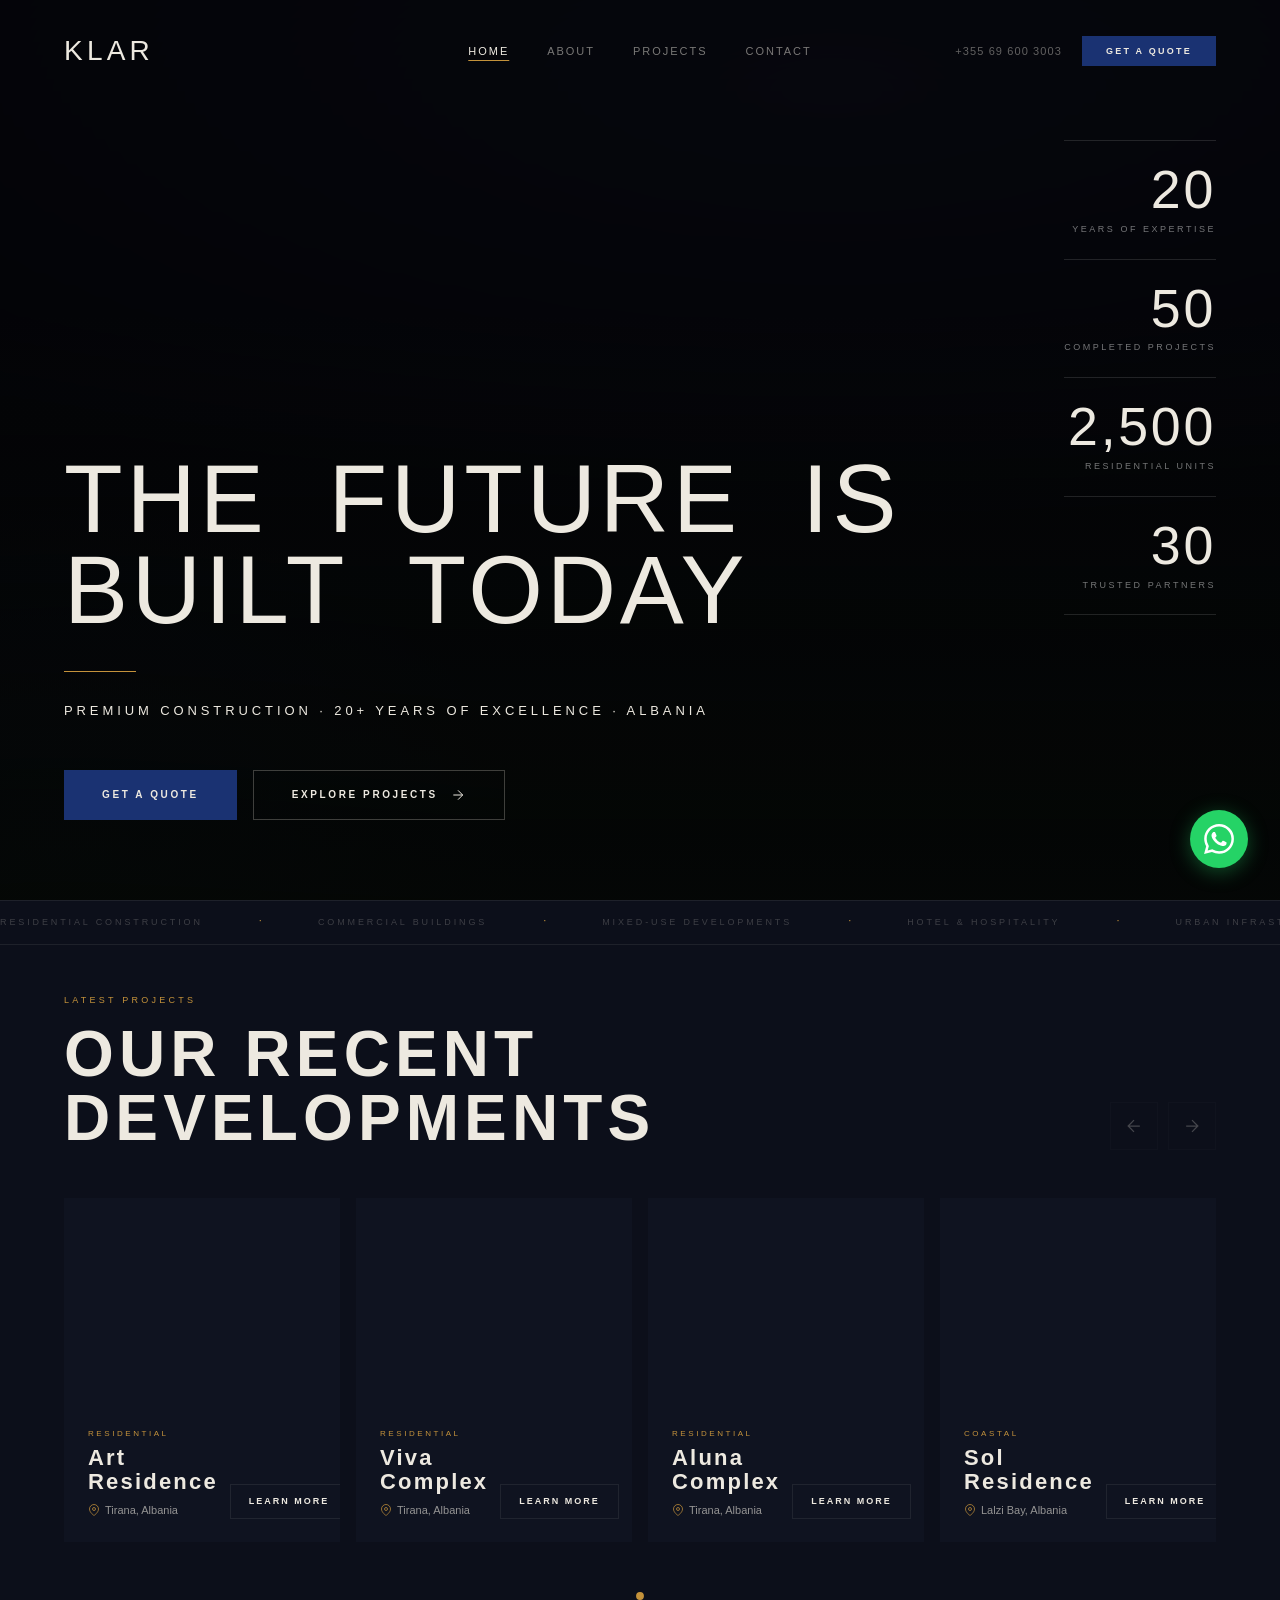
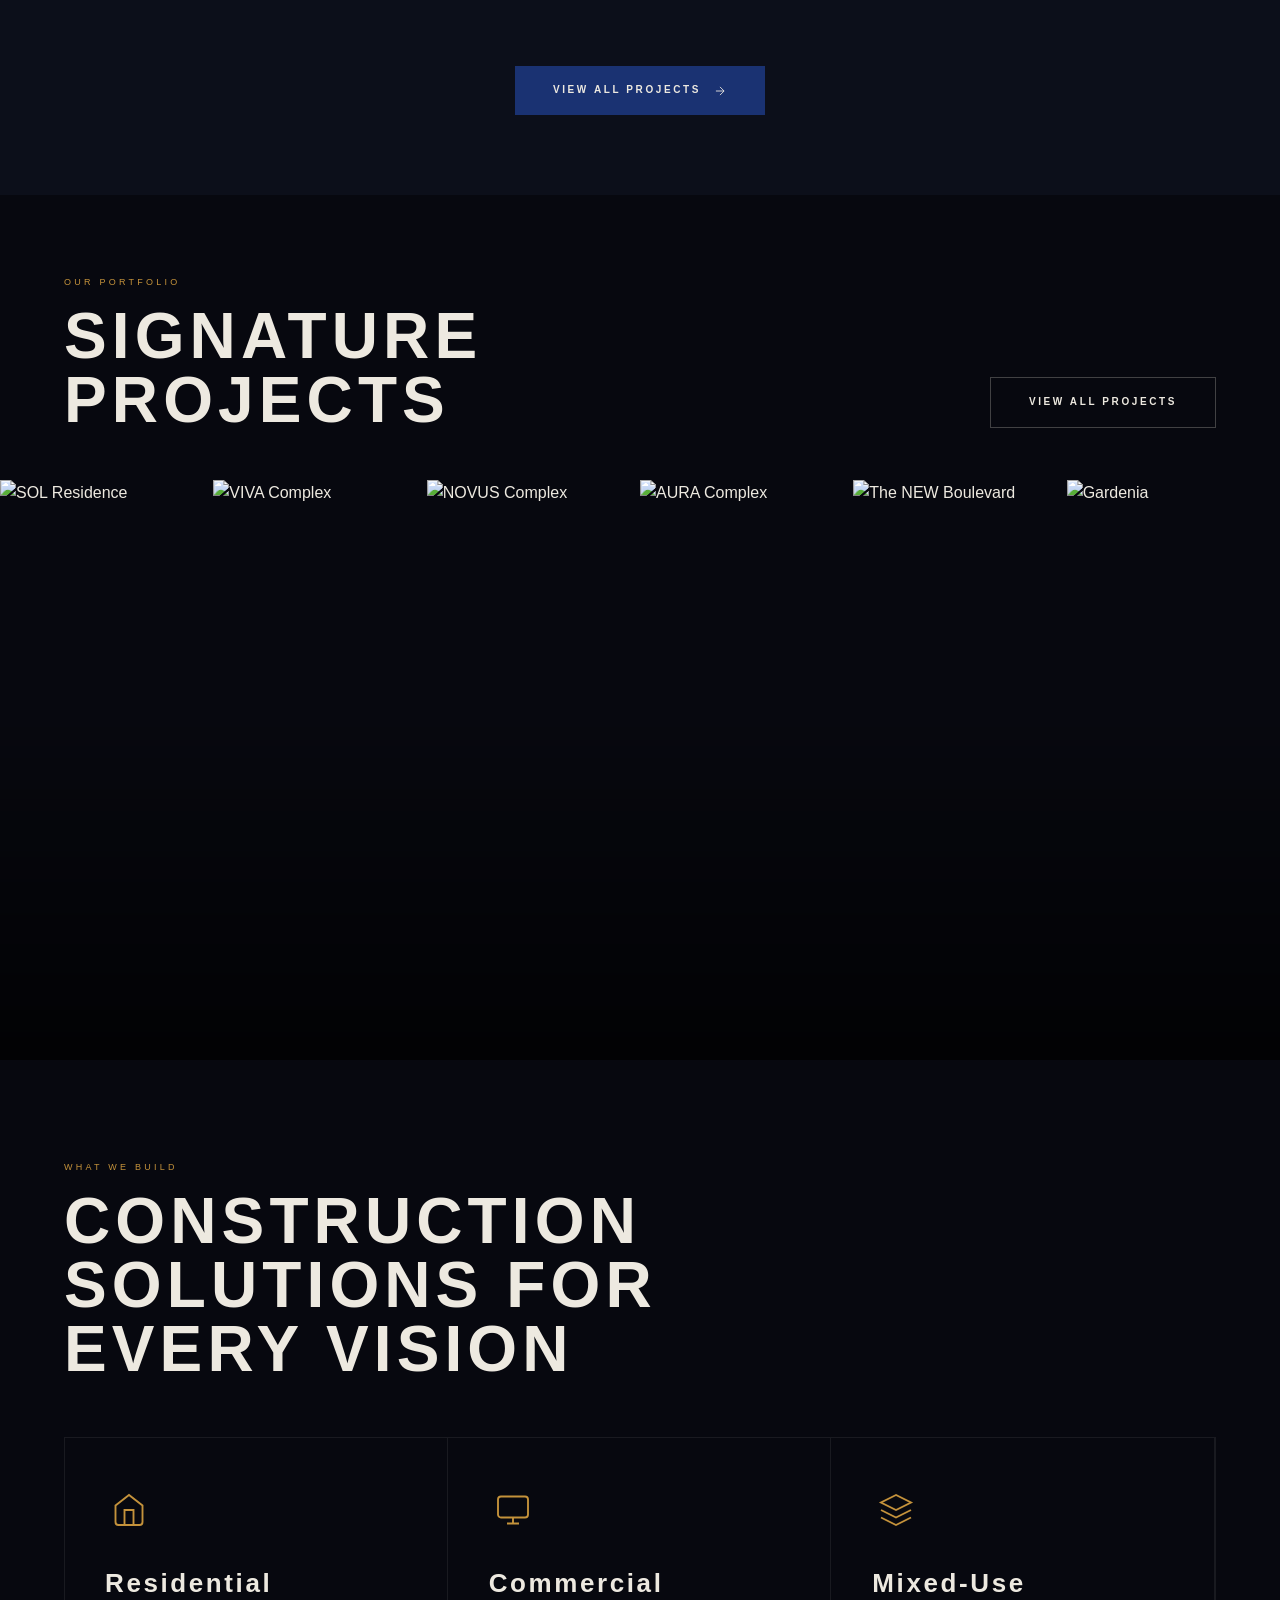
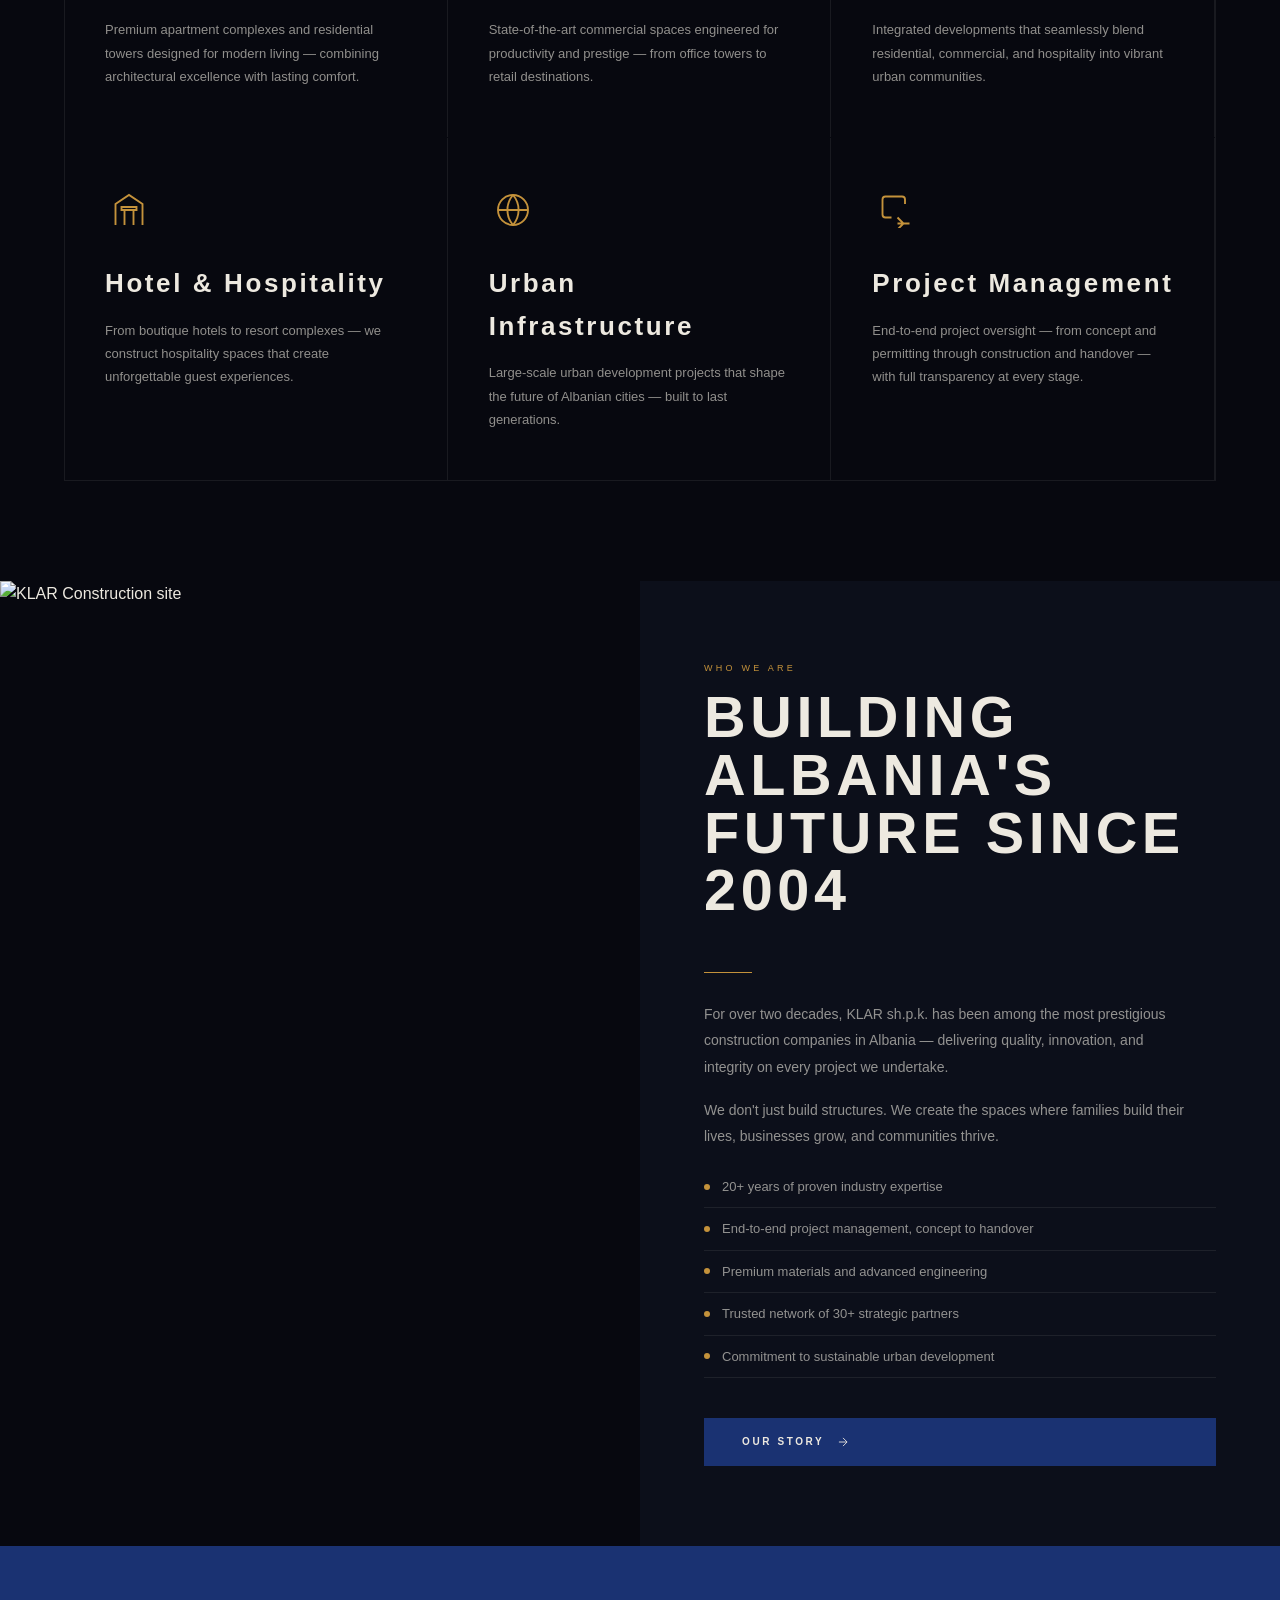
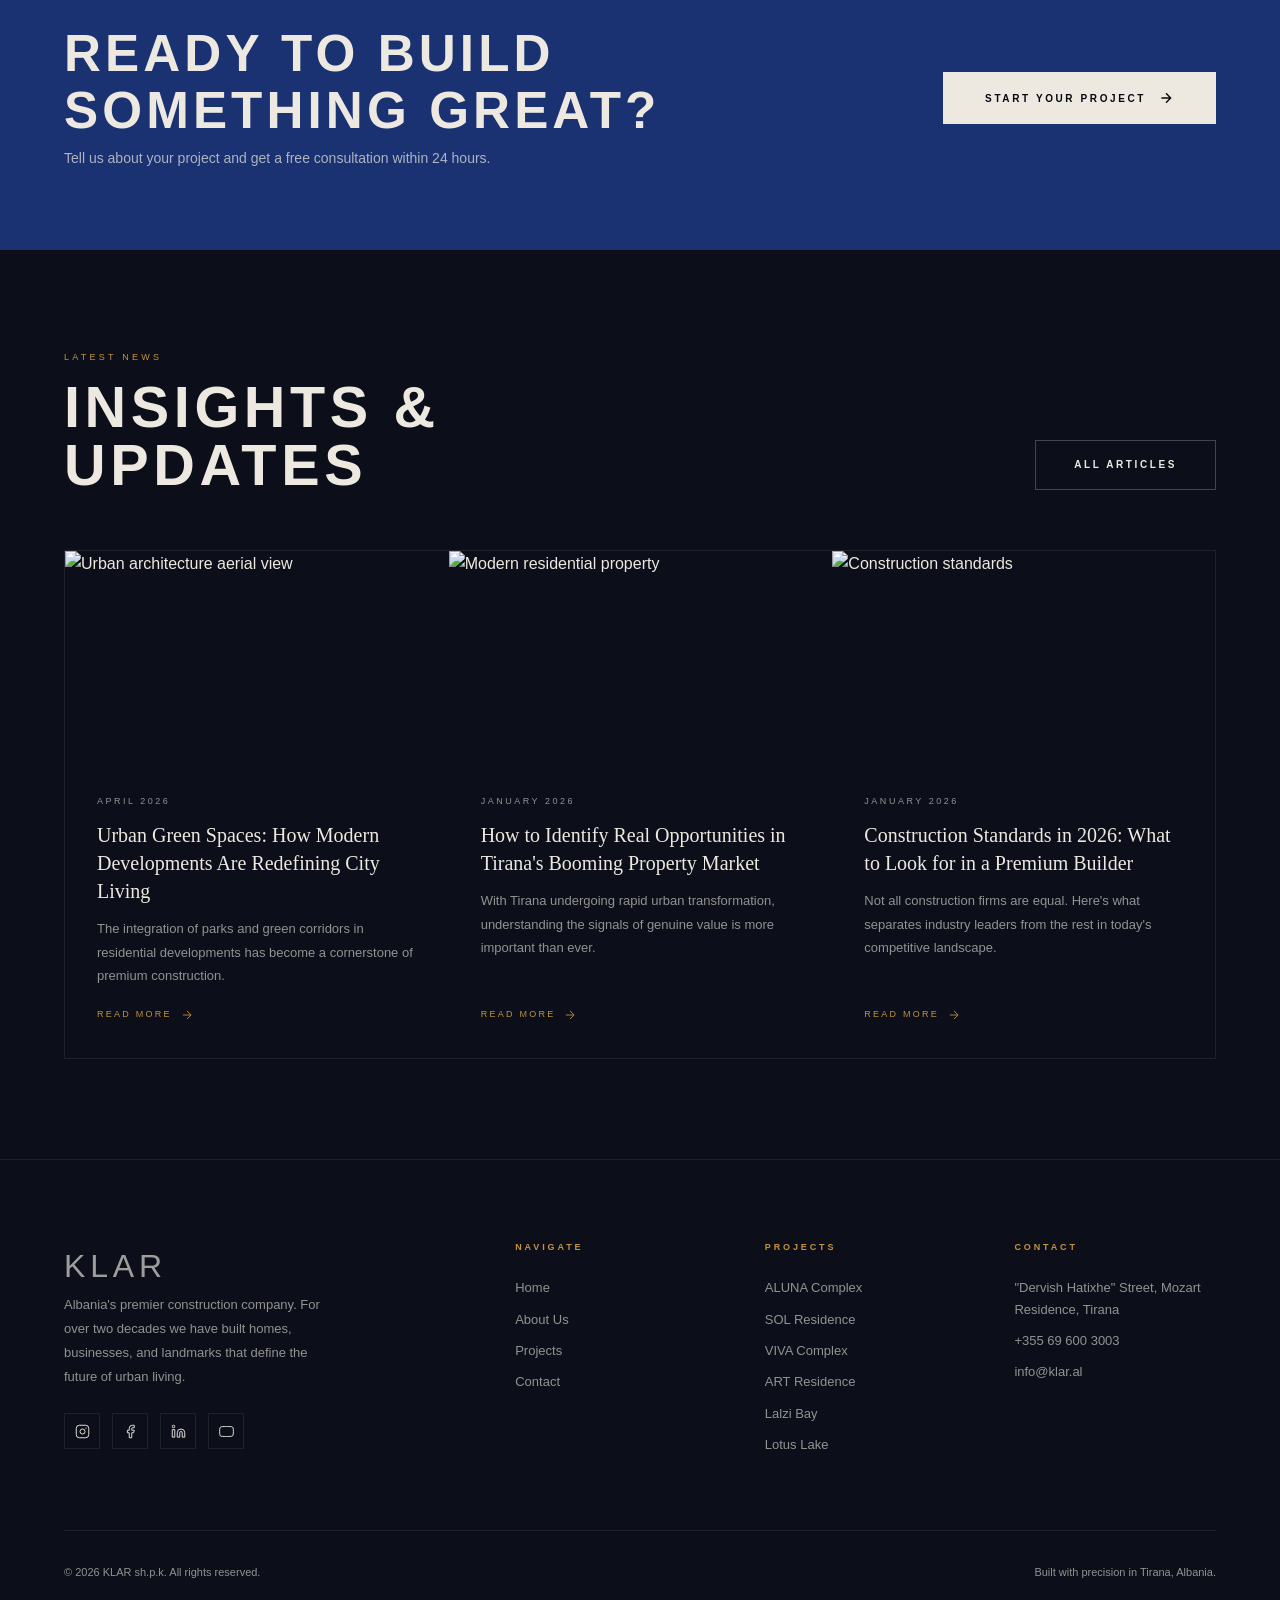
==== commit 1c838a6b: "Remove plus signs from hero stats" ====
--- a/index.html
+++ b/index.html
@@ -11,9 +11,10 @@
 
   <script>if('scrollRestoration' in history) history.scrollRestoration = 'manual';</script>
   <link rel="preconnect" href="https://res.cloudinary.com" crossorigin>
-  <link rel="preload" as="font" type="font/woff2" href="fonts/bebas-neue-latin.woff2" fetchpriority="high">
-  <link rel="preload" as="font" type="font/woff2" href="fonts/cormorant-garamond-latin.woff2">
-  <link rel="preload" as="font" type="font/woff2" href="fonts/inter-latin.woff2">
+  <link rel="preconnect" href="https://fonts.gstatic.com" crossorigin>
+  <link rel="preconnect" href="https://klar.al" crossorigin>
+  <link rel="preload" as="font" type="font/woff2" href="https://fonts.gstatic.com/s/bebasneue/v16/JTUSjIg69CK48gW7PXoo9Wlhyw.woff2" crossorigin fetchpriority="high">
+  <link rel="preload" as="font" type="font/woff2" href="https://fonts.gstatic.com/s/inter/v20/UcC73FwrK3iLTeHuS_nVMrMxCp50SjIa1ZL7.woff2" crossorigin>
   <link rel="preload" as="image"
     href="https://res.cloudinary.com/dr63qmw21/image/upload/f_auto,q_auto,w_1080/v1781887617/homepage-image_jc73oa.webp"
     imagesrcset="https://res.cloudinary.com/dr63qmw21/image/upload/f_auto,q_auto,w_640/v1781887617/homepage-image_jc73oa.webp 640w, https://res.cloudinary.com/dr63qmw21/image/upload/f_auto,q_auto,w_1080/v1781887617/homepage-image_jc73oa.webp 1080w, https://res.cloudinary.com/dr63qmw21/image/upload/f_auto,q_auto,w_1920/v1781887617/homepage-image_jc73oa.webp 1920w"
@@ -900,14 +901,14 @@
     /* ════ END inlined klar.css ════ */
 
     /* ── SELF-DECLARED FONTS (no render-blocking Google Fonts CSS request) ── */
-    @font-face{font-family:'Bebas Neue';font-style:normal;font-weight:400;font-display:swap;src:url(fonts/bebas-neue-latin.woff2) format('woff2');unicode-range:U+0000-00FF,U+0131,U+0152-0153,U+02BB-02BC,U+02C6,U+02DA,U+02DC,U+0304,U+0308,U+0329,U+2000-206F,U+20AC,U+2122,U+2191,U+2193,U+2212,U+2215,U+FEFF,U+FFFD;}
-    @font-face{font-family:'Bebas Neue';font-style:normal;font-weight:400;font-display:swap;src:url(fonts/bebas-neue-latin-ext.woff2) format('woff2');unicode-range:U+0100-02BA,U+02BD-02C5,U+02C7-02CC,U+02CE-02D7,U+02DD-02FF,U+0304,U+0308,U+0329,U+1D00-1DBF,U+1E00-1E9F,U+1EF2-1EFF,U+2020,U+20A0-20AB,U+20AD-20C0,U+2113,U+2C60-2C7F,U+A720-A7FF;}
-    @font-face{font-family:'Cormorant Garamond';font-style:normal;font-weight:300 600;font-display:swap;src:url(fonts/cormorant-garamond-latin.woff2) format('woff2');unicode-range:U+0000-00FF,U+0131,U+0152-0153,U+02BB-02BC,U+02C6,U+02DA,U+02DC,U+0304,U+0308,U+0329,U+2000-206F,U+20AC,U+2122,U+2191,U+2193,U+2212,U+2215,U+FEFF,U+FFFD;}
-    @font-face{font-family:'Cormorant Garamond';font-style:normal;font-weight:300 600;font-display:swap;src:url(fonts/cormorant-garamond-latin-ext.woff2) format('woff2');unicode-range:U+0100-02BA,U+02BD-02C5,U+02C7-02CC,U+02CE-02D7,U+02DD-02FF,U+0304,U+0308,U+0329,U+1D00-1DBF,U+1E00-1E9F,U+1EF2-1EFF,U+2020,U+20A0-20AB,U+20AD-20C0,U+2113,U+2C60-2C7F,U+A720-A7FF;}
-    @font-face{font-family:'Cormorant Garamond';font-style:italic;font-weight:300 400;font-display:swap;src:url(fonts/cormorant-garamond-italic-latin.woff2) format('woff2');unicode-range:U+0000-00FF,U+0131,U+0152-0153,U+02BB-02BC,U+02C6,U+02DA,U+02DC,U+0304,U+0308,U+0329,U+2000-206F,U+20AC,U+2122,U+2191,U+2193,U+2212,U+2215,U+FEFF,U+FFFD;}
-    @font-face{font-family:'Cormorant Garamond';font-style:italic;font-weight:300 400;font-display:swap;src:url(fonts/cormorant-garamond-italic-latin-ext.woff2) format('woff2');unicode-range:U+0100-02BA,U+02BD-02C5,U+02C7-02CC,U+02CE-02D7,U+02DD-02FF,U+0304,U+0308,U+0329,U+1D00-1DBF,U+1E00-1E9F,U+1EF2-1EFF,U+2020,U+20A0-20AB,U+20AD-20C0,U+2113,U+2C60-2C7F,U+A720-A7FF;}
-    @font-face{font-family:'Inter';font-style:normal;font-weight:300 600;font-display:swap;src:url(fonts/inter-latin.woff2) format('woff2');unicode-range:U+0000-00FF,U+0131,U+0152-0153,U+02BB-02BC,U+02C6,U+02DA,U+02DC,U+0304,U+0308,U+0329,U+2000-206F,U+20AC,U+2122,U+2191,U+2193,U+2212,U+2215,U+FEFF,U+FFFD;}
-    @font-face{font-family:'Inter';font-style:normal;font-weight:300 600;font-display:swap;src:url(fonts/inter-latin-ext.woff2) format('woff2');unicode-range:U+0100-02BA,U+02BD-02C5,U+02C7-02CC,U+02CE-02D7,U+02DD-02FF,U+0304,U+0308,U+0329,U+1D00-1DBF,U+1E00-1E9F,U+1EF2-1EFF,U+2020,U+20A0-20AB,U+20AD-20C0,U+2113,U+2C60-2C7F,U+A720-A7FF;}
+    @font-face{font-family:'Bebas Neue';font-style:normal;font-weight:400;font-display:swap;src:url(https://fonts.gstatic.com/s/bebasneue/v16/JTUSjIg69CK48gW7PXoo9Wlhyw.woff2) format('woff2');unicode-range:U+0000-00FF,U+0131,U+0152-0153,U+02BB-02BC,U+02C6,U+02DA,U+02DC,U+0304,U+0308,U+0329,U+2000-206F,U+20AC,U+2122,U+2191,U+2193,U+2212,U+2215,U+FEFF,U+FFFD;}
+    @font-face{font-family:'Bebas Neue';font-style:normal;font-weight:400;font-display:swap;src:url(https://fonts.gstatic.com/s/bebasneue/v16/JTUSjIg69CK48gW7PXoo9Wdhyzbi.woff2) format('woff2');unicode-range:U+0100-02BA,U+02BD-02C5,U+02C7-02CC,U+02CE-02D7,U+02DD-02FF,U+0304,U+0308,U+0329,U+1D00-1DBF,U+1E00-1E9F,U+1EF2-1EFF,U+2020,U+20A0-20AB,U+20AD-20C0,U+2113,U+2C60-2C7F,U+A720-A7FF;}
+    @font-face{font-family:'Cormorant Garamond';font-style:normal;font-weight:300 600;font-display:swap;src:url(https://fonts.gstatic.com/s/cormorantgaramond/v21/co3bmX5slCNuHLi8bLeY9MK7whWMhyjYqXtK.woff2) format('woff2');unicode-range:U+0000-00FF,U+0131,U+0152-0153,U+02BB-02BC,U+02C6,U+02DA,U+02DC,U+0304,U+0308,U+0329,U+2000-206F,U+20AC,U+2122,U+2191,U+2193,U+2212,U+2215,U+FEFF,U+FFFD;}
+    @font-face{font-family:'Cormorant Garamond';font-style:normal;font-weight:300 600;font-display:swap;src:url(https://fonts.gstatic.com/s/cormorantgaramond/v21/co3bmX5slCNuHLi8bLeY9MK7whWMhyjYp3tKgS4.woff2) format('woff2');unicode-range:U+0100-02BA,U+02BD-02C5,U+02C7-02CC,U+02CE-02D7,U+02DD-02FF,U+0304,U+0308,U+0329,U+1D00-1DBF,U+1E00-1E9F,U+1EF2-1EFF,U+2020,U+20A0-20AB,U+20AD-20C0,U+2113,U+2C60-2C7F,U+A720-A7FF;}
+    @font-face{font-family:'Cormorant Garamond';font-style:italic;font-weight:300 400;font-display:swap;src:url(https://fonts.gstatic.com/s/cormorantgaramond/v21/co3ZmX5slCNuHLi8bLeY9MK7whWMhyjYrEtImSo.woff2) format('woff2');unicode-range:U+0000-00FF,U+0131,U+0152-0153,U+02BB-02BC,U+02C6,U+02DA,U+02DC,U+0304,U+0308,U+0329,U+2000-206F,U+20AC,U+2122,U+2191,U+2193,U+2212,U+2215,U+FEFF,U+FFFD;}
+    @font-face{font-family:'Cormorant Garamond';font-style:italic;font-weight:300 400;font-display:swap;src:url(https://fonts.gstatic.com/s/cormorantgaramond/v21/co3ZmX5slCNuHLi8bLeY9MK7whWMhyjYrEtGmSq17w.woff2) format('woff2');unicode-range:U+0100-02BA,U+02BD-02C5,U+02C7-02CC,U+02CE-02D7,U+02DD-02FF,U+0304,U+0308,U+0329,U+1D00-1DBF,U+1E00-1E9F,U+1EF2-1EFF,U+2020,U+20A0-20AB,U+20AD-20C0,U+2113,U+2C60-2C7F,U+A720-A7FF;}
+    @font-face{font-family:'Inter';font-style:normal;font-weight:300 600;font-display:swap;src:url(https://fonts.gstatic.com/s/inter/v20/UcC73FwrK3iLTeHuS_nVMrMxCp50SjIa1ZL7.woff2) format('woff2');unicode-range:U+0000-00FF,U+0131,U+0152-0153,U+02BB-02BC,U+02C6,U+02DA,U+02DC,U+0304,U+0308,U+0329,U+2000-206F,U+20AC,U+2122,U+2191,U+2193,U+2212,U+2215,U+FEFF,U+FFFD;}
+    @font-face{font-family:'Inter';font-style:normal;font-weight:300 600;font-display:swap;src:url(https://fonts.gstatic.com/s/inter/v20/UcC73FwrK3iLTeHuS_nVMrMxCp50SjIa25L7SUc.woff2) format('woff2');unicode-range:U+0100-02BA,U+02BD-02C5,U+02C7-02CC,U+02CE-02D7,U+02DD-02FF,U+0304,U+0308,U+0329,U+1D00-1DBF,U+1E00-1E9F,U+1EF2-1EFF,U+2020,U+20A0-20AB,U+20AD-20C0,U+2113,U+2C60-2C7F,U+A720-A7FF;}
     /* ── HERO ── */
     .hero {
       position:relative; height:100vh; min-height:640px;
@@ -1068,8 +1069,8 @@
   <div class="hero-curtain-l"></div>
   <div class="hero-curtain-r"></div>
   <div class="hero-bg">
-    <img class="hero-bg-img" src="https://res.cloudinary.com/dr63qmw21/image/upload/f_auto,q_auto,w_1080/v1781887617/homepage-image_jc73oa.webp" srcset="https://res.cloudinary.com/dr63qmw21/image/upload/f_auto,q_auto,w_640/v1781887617/homepage-image_jc73oa.webp 640w, https://res.cloudinary.com/dr63qmw21/image/upload/f_auto,q_auto,w_1080/v1781887617/homepage-image_jc73oa.webp 1080w, https://res.cloudinary.com/dr63qmw21/image/upload/f_auto,q_auto,w_1920/v1781887617/homepage-image_jc73oa.webp 1920w" sizes="100vw" alt="KLAR construction development" fetchpriority="high" decoding="sync" width="1920" height="1080">
-    <video class="hero-bg-video" muted loop playsinline preload="none">
+    <img class="hero-bg-img" src="https://res.cloudinary.com/dr63qmw21/image/upload/f_auto,q_auto,w_1080/v1781887617/homepage-image_jc73oa.webp" srcset="https://res.cloudinary.com/dr63qmw21/image/upload/f_auto,q_auto,w_640/v1781887617/homepage-image_jc73oa.webp 640w, https://res.cloudinary.com/dr63qmw21/image/upload/f_auto,q_auto,w_1080/v1781887617/homepage-image_jc73oa.webp 1080w, https://res.cloudinary.com/dr63qmw21/image/upload/f_auto,q_auto,w_1920/v1781887617/homepage-image_jc73oa.webp 1920w" sizes="100vw" alt="KLAR construction development" fetchpriority="high" width="1920" height="1080">
+    <video class="hero-bg-video" autoplay muted loop playsinline preload="none">
       <source src="https://res.cloudinary.com/dr63qmw21/video/upload/v1781904745/Homepage-Image_vv77bo.webm" type="video/webm">
     </video>
   </div>
@@ -1095,19 +1096,19 @@
   </div>
   <div class="hero-stats-panel">
     <div class="hero-stat">
-      <div class="hero-stat-num"><span class="count" data-target="20">0</span><sup>+</sup></div>
+      <div class="hero-stat-num"><span class="count" data-target="20">0</span></div>
       <div class="hero-stat-label">Years of Expertise</div>
     </div>
     <div class="hero-stat">
-      <div class="hero-stat-num"><span class="count" data-target="50">0</span><sup>+</sup></div>
+      <div class="hero-stat-num"><span class="count" data-target="50">0</span></div>
       <div class="hero-stat-label">Completed Projects</div>
     </div>
     <div class="hero-stat">
-      <div class="hero-stat-num"><span class="count" data-target="2500">0</span><sup>+</sup></div>
+      <div class="hero-stat-num"><span class="count" data-target="2500">0</span></div>
       <div class="hero-stat-label">Residential Units</div>
     </div>
     <div class="hero-stat">
-      <div class="hero-stat-num"><span class="count" data-target="30">0</span><sup>+</sup></div>
+      <div class="hero-stat-num"><span class="count" data-target="30">0</span></div>
       <div class="hero-stat-label">Trusted Partners</div>
     </div>
   </div>
@@ -1155,7 +1156,7 @@
 
       <div class="render-card">
         <div class="render-img-wrap">
-          <video src="https://res.cloudinary.com/dr63qmw21/video/upload/q_auto:eco,f_auto,w_540/v1781896183/Art-1_f6pexd.mp4" poster="https://res.cloudinary.com/dr63qmw21/video/upload/so_0,q_auto,w_540/v1781896183/Art-1_f6pexd.jpg" muted loop playsinline preload="none"></video>
+          <video src="https://res.cloudinary.com/dr63qmw21/video/upload/q_auto:eco,f_auto,w_720/v1781896183/Art-1_f6pexd.mp4" poster="https://res.cloudinary.com/dr63qmw21/video/upload/so_0,q_auto,w_720/v1781896183/Art-1_f6pexd.jpg" muted loop playsinline preload="none"></video>
         </div>
         <div class="render-info">
           <div>
@@ -1172,7 +1173,7 @@
 
       <div class="render-card">
         <div class="render-img-wrap">
-          <video src="https://res.cloudinary.com/dr63qmw21/video/upload/q_auto:eco,f_auto,w_540/v1781896372/Viva2-2_hjwnod.mp4" poster="https://res.cloudinary.com/dr63qmw21/video/upload/so_0,q_auto,w_540/v1781896372/Viva2-2_hjwnod.jpg" muted loop playsinline preload="none"></video>
+          <video src="https://res.cloudinary.com/dr63qmw21/video/upload/q_auto:eco,f_auto,w_720/v1781896372/Viva2-2_hjwnod.mp4" poster="https://res.cloudinary.com/dr63qmw21/video/upload/so_0,q_auto,w_720/v1781896372/Viva2-2_hjwnod.jpg" muted loop playsinline preload="none"></video>
         </div>
         <div class="render-info">
           <div>
@@ -1189,7 +1190,7 @@
 
       <div class="render-card">
         <div class="render-img-wrap">
-          <video src="https://res.cloudinary.com/dr63qmw21/video/upload/q_auto:eco,f_auto,w_540/v1781896007/Aluna-1_zgfu86.mp4" poster="https://res.cloudinary.com/dr63qmw21/video/upload/so_0,q_auto,w_540/v1781896007/Aluna-1_zgfu86.jpg" muted loop playsinline preload="none"></video>
+          <video src="https://res.cloudinary.com/dr63qmw21/video/upload/q_auto:eco,f_auto,w_720/v1781896007/Aluna-1_zgfu86.mp4" poster="https://res.cloudinary.com/dr63qmw21/video/upload/so_0,q_auto,w_720/v1781896007/Aluna-1_zgfu86.jpg" muted loop playsinline preload="none"></video>
         </div>
         <div class="render-info">
           <div>
@@ -1206,7 +1207,7 @@
 
       <div class="render-card">
         <div class="render-img-wrap">
-          <video src="https://res.cloudinary.com/dr63qmw21/video/upload/q_auto:eco,f_auto,w_540/v1781896262/Sol_gmqcn0.mp4" poster="https://res.cloudinary.com/dr63qmw21/video/upload/so_0,q_auto,w_540/v1781896262/Sol_gmqcn0.jpg" muted loop playsinline preload="none"></video>
+          <video src="https://res.cloudinary.com/dr63qmw21/video/upload/q_auto:eco,f_auto,w_720/v1781896262/Sol_gmqcn0.mp4" poster="https://res.cloudinary.com/dr63qmw21/video/upload/so_0,q_auto,w_720/v1781896262/Sol_gmqcn0.jpg" muted loop playsinline preload="none"></video>
         </div>
         <div class="render-info">
           <div>
@@ -1250,7 +1251,7 @@
   </div>
   <div class="accordion-gallery">
     <div class="acc-item">
-      <img src="https://res.cloudinary.com/dr63qmw21/image/fetch/f_auto,q_auto,w_500/https://klar.al/wp-content/uploads/elementor/thumbs/Sol-1-scaled-r63bnaen3xw4mix0kc21bkzgq68mtlv1g251z4buk8.webp" srcset="https://res.cloudinary.com/dr63qmw21/image/fetch/f_auto,q_auto,w_500/https://klar.al/wp-content/uploads/elementor/thumbs/Sol-1-scaled-r63bnaen3xw4mix0kc21bkzgq68mtlv1g251z4buk8.webp 1x, https://res.cloudinary.com/dr63qmw21/image/fetch/f_auto,q_auto,w_900/https://klar.al/wp-content/uploads/elementor/thumbs/Sol-1-scaled-r63bnaen3xw4mix0kc21bkzgq68mtlv1g251z4buk8.webp 2x" alt="SOL Residence" loading="lazy" width="412" height="412">
+      <img src="https://res.cloudinary.com/dr63qmw21/image/fetch/f_auto,q_auto,w_1000/https://klar.al/wp-content/uploads/elementor/thumbs/Sol-1-scaled-r63bnaen3xw4mix0kc21bkzgq68mtlv1g251z4buk8.webp" alt="SOL Residence" loading="lazy">
       <div class="acc-overlay"></div>
       <div class="acc-label">
         <span class="section-label">Residential</span>
@@ -1258,7 +1259,7 @@
       </div>
     </div>
     <div class="acc-item">
-      <img src="https://res.cloudinary.com/dr63qmw21/image/fetch/f_auto,q_auto,w_500/https://klar.al/wp-content/uploads/elementor/thumbs/Viva-1-r63bmoscqr2j7hsf2kpm88fv2b76wkh7p34vxr7wjc.webp" srcset="https://res.cloudinary.com/dr63qmw21/image/fetch/f_auto,q_auto,w_500/https://klar.al/wp-content/uploads/elementor/thumbs/Viva-1-r63bmoscqr2j7hsf2kpm88fv2b76wkh7p34vxr7wjc.webp 1x, https://res.cloudinary.com/dr63qmw21/image/fetch/f_auto,q_auto,w_900/https://klar.al/wp-content/uploads/elementor/thumbs/Viva-1-r63bmoscqr2j7hsf2kpm88fv2b76wkh7p34vxr7wjc.webp 2x" alt="VIVA Complex" loading="lazy" width="412" height="412">
+      <img src="https://res.cloudinary.com/dr63qmw21/image/fetch/f_auto,q_auto,w_1000/https://klar.al/wp-content/uploads/elementor/thumbs/Viva-1-r63bmoscqr2j7hsf2kpm88fv2b76wkh7p34vxr7wjc.webp" alt="VIVA Complex" loading="lazy">
       <div class="acc-overlay"></div>
       <div class="acc-label">
         <span class="section-label">Residential</span>
@@ -1266,7 +1267,7 @@
       </div>
     </div>
     <div class="acc-item">
-      <img src="https://res.cloudinary.com/dr63qmw21/image/fetch/f_auto,q_auto,w_500/https://klar.al/wp-content/uploads/elementor/thumbs/ff-c42db857383b1d17a3b25c11c017f022-ff-4-r983k55705lujfxk6xt1cwraw7plalfv5bj96m3s6w.jpg" srcset="https://res.cloudinary.com/dr63qmw21/image/fetch/f_auto,q_auto,w_500/https://klar.al/wp-content/uploads/elementor/thumbs/ff-c42db857383b1d17a3b25c11c017f022-ff-4-r983k55705lujfxk6xt1cwraw7plalfv5bj96m3s6w.jpg 1x, https://res.cloudinary.com/dr63qmw21/image/fetch/f_auto,q_auto,w_900/https://klar.al/wp-content/uploads/elementor/thumbs/ff-c42db857383b1d17a3b25c11c017f022-ff-4-r983k55705lujfxk6xt1cwraw7plalfv5bj96m3s6w.jpg 2x" alt="NOVUS Complex" loading="lazy" width="412" height="412">
+      <img src="https://res.cloudinary.com/dr63qmw21/image/fetch/f_auto,q_auto,w_1000/https://klar.al/wp-content/uploads/elementor/thumbs/ff-c42db857383b1d17a3b25c11c017f022-ff-4-r983k55705lujfxk6xt1cwraw7plalfv5bj96m3s6w.jpg" alt="NOVUS Complex" loading="lazy">
       <div class="acc-overlay"></div>
       <div class="acc-label">
         <span class="section-label">Mixed-Use</span>
@@ -1274,7 +1275,7 @@
       </div>
     </div>
     <div class="acc-item">
-      <img src="https://res.cloudinary.com/dr63qmw21/image/fetch/f_auto,q_auto,w_500/https://klar.al/wp-content/uploads/elementor/thumbs/1-scaled-r63bl77jx716tpy8rfjvs3yl7cj9ptkihpy7kzfce0.jpg" srcset="https://res.cloudinary.com/dr63qmw21/image/fetch/f_auto,q_auto,w_500/https://klar.al/wp-content/uploads/elementor/thumbs/1-scaled-r63bl77jx716tpy8rfjvs3yl7cj9ptkihpy7kzfce0.jpg 1x, https://res.cloudinary.com/dr63qmw21/image/fetch/f_auto,q_auto,w_900/https://klar.al/wp-content/uploads/elementor/thumbs/1-scaled-r63bl77jx716tpy8rfjvs3yl7cj9ptkihpy7kzfce0.jpg 2x" alt="AURA Complex" loading="lazy" width="412" height="412">
+      <img src="https://res.cloudinary.com/dr63qmw21/image/fetch/f_auto,q_auto,w_1000/https://klar.al/wp-content/uploads/elementor/thumbs/1-scaled-r63bl77jx716tpy8rfjvs3yl7cj9ptkihpy7kzfce0.jpg" alt="AURA Complex" loading="lazy">
       <div class="acc-overlay"></div>
       <div class="acc-label">
         <span class="section-label">Residential + Hotel</span>
@@ -1282,7 +1283,7 @@
       </div>
     </div>
     <div class="acc-item">
-      <img src="https://res.cloudinary.com/dr63qmw21/image/fetch/f_auto,q_auto,w_500/https://klar.al/wp-content/uploads/2025/01/DSC04864-scaled.jpg" srcset="https://res.cloudinary.com/dr63qmw21/image/fetch/f_auto,q_auto,w_500/https://klar.al/wp-content/uploads/2025/01/DSC04864-scaled.jpg 1x, https://res.cloudinary.com/dr63qmw21/image/fetch/f_auto,q_auto,w_900/https://klar.al/wp-content/uploads/2025/01/DSC04864-scaled.jpg 2x" alt="The NEW Boulevard" loading="lazy" width="412" height="412">
+      <img src="https://res.cloudinary.com/dr63qmw21/image/fetch/f_auto,q_auto,w_1000/https://klar.al/wp-content/uploads/2025/01/DSC04864-scaled.jpg" alt="The NEW Boulevard" loading="lazy">
       <div class="acc-overlay"></div>
       <div class="acc-label">
         <span class="section-label">Mixed-Use</span>
@@ -1290,7 +1291,7 @@
       </div>
     </div>
     <div class="acc-item">
-      <img src="https://res.cloudinary.com/dr63qmw21/image/fetch/f_auto,q_auto,w_500/https://klar.al/wp-content/uploads/elementor/thumbs/1-1-r63bm2886q7ngup6qaykke4st2adrtznlzh8f45coo.jpg" srcset="https://res.cloudinary.com/dr63qmw21/image/fetch/f_auto,q_auto,w_500/https://klar.al/wp-content/uploads/elementor/thumbs/1-1-r63bm2886q7ngup6qaykke4st2adrtznlzh8f45coo.jpg 1x, https://res.cloudinary.com/dr63qmw21/image/fetch/f_auto,q_auto,w_900/https://klar.al/wp-content/uploads/elementor/thumbs/1-1-r63bm2886q7ngup6qaykke4st2adrtznlzh8f45coo.jpg 2x" alt="Gardenia" loading="lazy" width="412" height="412">
+      <img src="https://res.cloudinary.com/dr63qmw21/image/fetch/f_auto,q_auto,w_1000/https://klar.al/wp-content/uploads/elementor/thumbs/1-1-r63bm2886q7ngup6qaykke4st2adrtznlzh8f45coo.jpg" alt="Gardenia" loading="lazy">
       <div class="acc-overlay"></div>
       <div class="acc-label">
         <span class="section-label">Residential</span>
@@ -1724,22 +1725,12 @@
     });
   }, { passive: true });
 
-  /* HERO VIDEO — defer load + play until after LCP paints (autoplay removed so video
-     decode doesn't block main-thread paint of the H1). Kick off load on first idle. */
+  /* HERO VIDEO — fade in over the poster image once it can play (keeps <img> as the LCP) */
   const heroVideo = document.querySelector('.hero-bg-video');
   if (heroVideo) {
     const showVideo = () => heroVideo.classList.add('ready');
-    const startVideo = () => {
-      heroVideo.addEventListener('canplay', showVideo, { once: true });
-      heroVideo.load();
-      const p = heroVideo.play();
-      if (p && p.catch) p.catch(() => {});
-    };
-    const kick = window.requestIdleCallback
-      ? () => requestIdleCallback(startVideo, { timeout: 1500 })
-      : () => setTimeout(startVideo, 600);
-    if (document.readyState === 'complete') kick();
-    else window.addEventListener('load', kick, { once: true });
+    if (heroVideo.readyState >= 3) showVideo();
+    else heroVideo.addEventListener('canplay', showVideo, { once: true });
   }
 
   /* MOBILE MENU */
@@ -1809,7 +1800,7 @@
     const cards = track.querySelectorAll('.render-card');
     let current = 0;
     let cachedCardW = 0;
-    let cachedVW = 0;
+    let cachedVW = window.innerWidth;
 
     const isNative = () => cachedVW <= 768;  // mobile uses native finger-scroll, not JS transform
 
@@ -1863,7 +1854,7 @@
 
     /* Defer init off the critical render path. NO goTo() on load — that would scroll
        the carousel into view ("fly to section"). Just set the first dot. */
-    requestAnimationFrame(() => { cachedVW = window.innerWidth; buildDots(); setActiveDot(0); });
+    requestAnimationFrame(() => { buildDots(); setActiveDot(0); });
     window.addEventListener('resize', () => {
       cachedVW = window.innerWidth; cachedCardW = 0; buildDots();
       if (isNative()) setActiveDot(current); else goTo(0);
